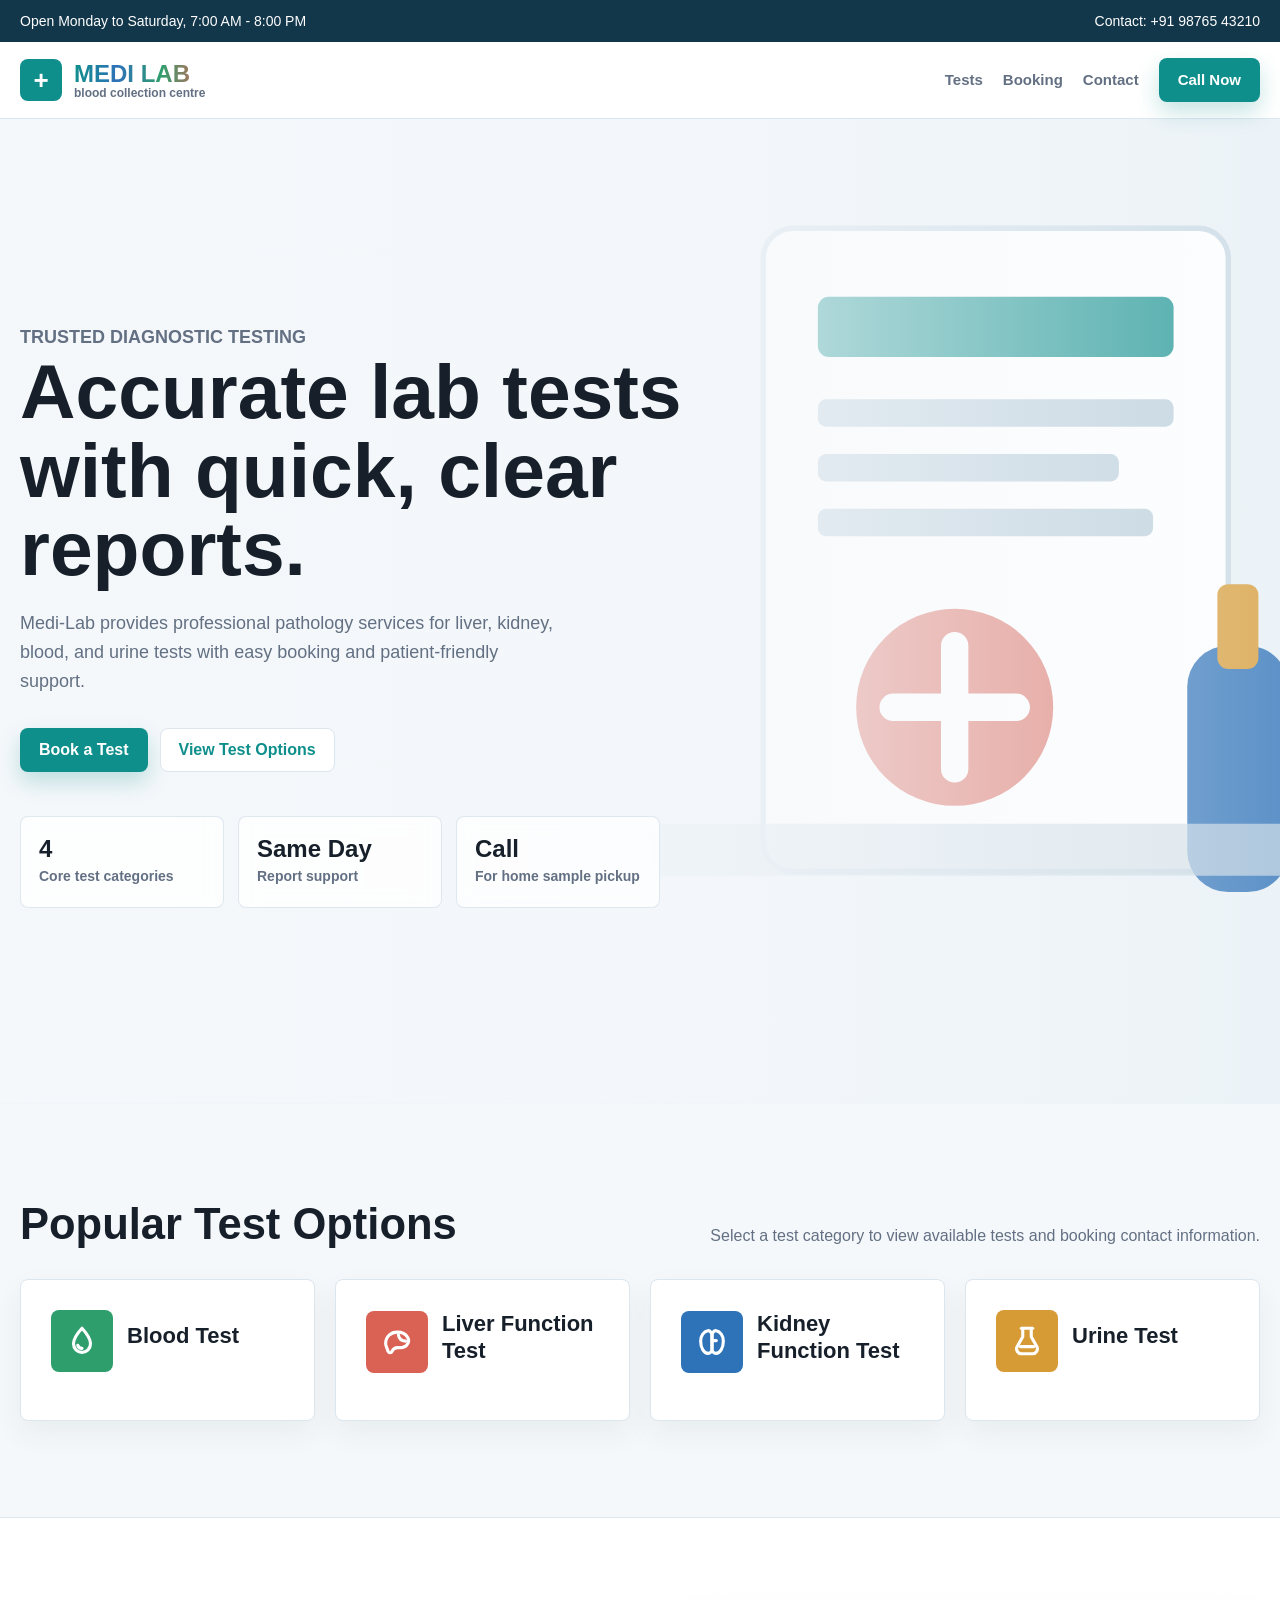
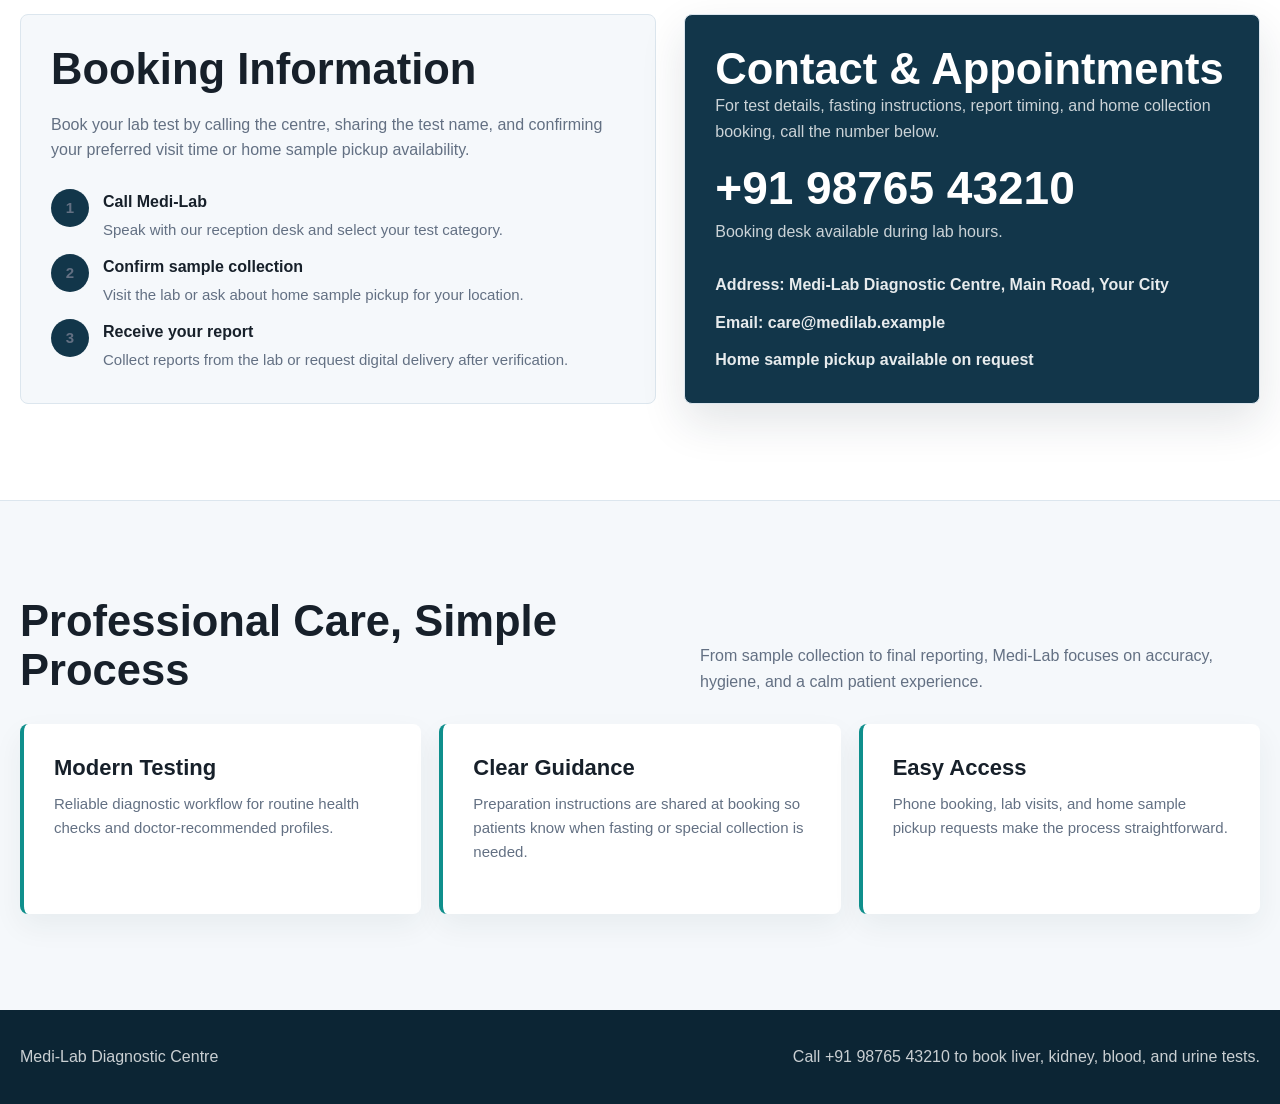
==== index.html @ 8206b1e2 "first commit" ====
<!DOCTYPE html>
<html lang="en">
<head>
  <meta charset="UTF-8">
  <meta name="viewport" content="width=device-width, initial-scale=1.0">
  <title>Medi-Lab Diagnostic Centre</title>
  <link rel="stylesheet" href="assets/styles.css">
</head>
<body>
  <div class="topbar">
    <div class="topbar-inner">
      <span>Open <span data-hours>Monday to Saturday, 7:00 AM - 8:00 PM</span></span>
      <a data-phone-link href="tel:+919876543210">Contact: <span data-phone>+91 98765 43210</span></a>
    </div>
  </div>

  <header class="header">
    <nav class="nav" aria-label="Main navigation">
      <a class="brand" href="index.html" aria-label="Medi-Lab home">
        <span class="brand-mark">+</span>
        <span class="brand-text">
          <span class="brand-name">MEDI LAB</span>
          <span class="brand-subtitle">blood collection centre</span>
        </span>
      </a>
      <div class="nav-links">
        <a href="#tests">Tests</a>
        <a href="#booking">Booking</a>
        <a href="#contact">Contact</a>
        <a class="button" data-phone-link href="tel:+919876543210">Call Now</a>
      </div>
    </nav>
  </header>

  <main>
    <section class="hero" aria-label="Medi-Lab diagnostic homepage">
      <div class="hero-inner">
        <div class="hero-copy">
          <p class="eyebrow">Trusted diagnostic testing</p>
          <h1>Accurate lab tests with quick, clear reports.</h1>
          <p>Medi-Lab provides professional pathology services for liver, kidney, blood, and urine tests with easy booking and patient-friendly support.</p>
          <div class="hero-actions">
            <a class="button" href="#booking">Book a Test</a>
            <a class="button secondary" href="#tests">View Test Options</a>
          </div>
          <div class="hero-stats" aria-label="Lab highlights">
            <div class="stat">
              <strong>4</strong>
              <span>Core test categories</span>
            </div>
            <div class="stat">
              <strong>Same Day</strong>
              <span>Report support</span>
            </div>
            <div class="stat">
              <strong>Call</strong>
              <span>For home sample pickup</span>
            </div>
          </div>
        </div>
      </div>
    </section>

    <section id="tests">
      <div class="section-inner">
        <div class="section-heading">
          <h2>Popular Test Options</h2>
          <p>Select a test category to view available tests and booking contact information.</p>
        </div>
        <div class="test-grid" data-tests-grid></div>
      </div>
    </section>

    <section class="booking-band" id="booking">
      <div class="section-inner booking-layout">
        <div class="booking">
          <h2>Booking Information</h2>
          <p>Book your lab test by calling the centre, sharing the test name, and confirming your preferred visit time or home sample pickup availability.</p>
          <div class="steps">
            <div class="step">
              <span class="step-number">1</span>
              <div>
                <strong>Call Medi-Lab</strong>
                <span>Speak with our reception desk and select your test category.</span>
              </div>
            </div>
            <div class="step">
              <span class="step-number">2</span>
              <div>
                <strong>Confirm sample collection</strong>
                <span>Visit the lab or ask about home sample pickup for your location.</span>
              </div>
            </div>
            <div class="step">
              <span class="step-number">3</span>
              <div>
                <strong>Receive your report</strong>
                <span>Collect reports from the lab or request digital delivery after verification.</span>
              </div>
            </div>
          </div>
        </div>

        <aside class="contact-card" id="contact">
          <h2>Contact & Appointments</h2>
          <p>For test details, fasting instructions, report timing, and home collection booking, call the number below.</p>
          <a class="phone" data-phone data-phone-link href="tel:+919876543210">+91 98765 43210</a>
          <p>Booking desk available during lab hours.</p>
          <ul class="contact-list">
            <li>Address: <span data-address>Medi-Lab Diagnostic Centre, Main Road, Your City</span></li>
            <li>Email: <a data-email-link href="mailto:care@medilab.example"><span data-email>care@medilab.example</span></a></li>
            <li><span data-pickup>Home sample pickup available on request</span></li>
          </ul>
        </aside>
      </div>
    </section>

    <section>
      <div class="section-inner">
        <div class="section-heading">
          <h2>Professional Care, Simple Process</h2>
          <p>From sample collection to final reporting, Medi-Lab focuses on accuracy, hygiene, and a calm patient experience.</p>
        </div>
        <div class="why-grid">
          <div class="why-item">
            <h3>Modern Testing</h3>
            <p>Reliable diagnostic workflow for routine health checks and doctor-recommended profiles.</p>
          </div>
          <div class="why-item">
            <h3>Clear Guidance</h3>
            <p>Preparation instructions are shared at booking so patients know when fasting or special collection is needed.</p>
          </div>
          <div class="why-item">
            <h3>Easy Access</h3>
            <p>Phone booking, lab visits, and home sample pickup requests make the process straightforward.</p>
          </div>
        </div>
      </div>
    </section>
  </main>

  <footer>
    <div class="footer-inner">
      <span data-site-name>Medi-Lab Diagnostic Centre</span>
      <span>Call <span data-phone>+91 98765 43210</span> to book liver, kidney, blood, and urine tests.</span>
    </div>
  </footer>

  <script src="assets/site.js"></script>
</body>
</html>
---- assets/styles.css ----
:root {
  --ink: #17202a;
  --muted: #637083;
  --line: #dce6ee;
  --surface: #ffffff;
  --soft: #f5f8fb;
  --teal: #0f8f8c;
  --green: #2f9e6d;
  --coral: #d96255;
  --amber: #d79b35;
  --blue: #2e72b8;
  --navy: #12364a;
  --shadow: 0 18px 45px rgba(25, 43, 58, 0.12);
}

* {
  box-sizing: border-box;
}

html {
  scroll-behavior: smooth;
}

body {
  margin: 0;
  color: var(--ink);
  font-family: Arial, Helvetica, sans-serif;
  background: var(--soft);
  line-height: 1.6;
}

a {
  color: inherit;
  text-decoration: none;
}

.topbar {
  background: var(--navy);
  color: #fff;
  font-size: 14px;
}

.topbar-inner,
.nav,
.section-inner {
  width: min(1240px, calc(100% - 40px));
  margin: 0 auto;
}

.topbar-inner {
  display: flex;
  justify-content: space-between;
  gap: 16px;
  padding: 10px 0;
  flex-wrap: wrap;
}

.header {
  position: sticky;
  top: 0;
  z-index: 10;
  background: rgba(255, 255, 255, 0.95);
  border-bottom: 1px solid var(--line);
  backdrop-filter: blur(12px);
}

.nav {
  display: flex;
  align-items: center;
  justify-content: space-between;
  gap: 24px;
  padding: 16px 0;
}

.brand {
  display: flex;
  align-items: center;
  gap: 12px;
  font-weight: 800;
}

.brand-mark {
  display: grid;
  place-items: center;
  width: 42px;
  height: 42px;
  color: #fff;
  background: var(--teal);
  border-radius: 8px;
  font-size: 26px;
  font-weight: 700;
}

.brand-text {
  display: grid;
  gap: 1px;
  line-height: 1;
}

.brand-name {
  font-size: 24px;
  font-weight: 900;
  background: linear-gradient(90deg, var(--teal), var(--blue), var(--green), var(--coral));
  -webkit-background-clip: text;
  background-clip: text;
  color: transparent;
  letter-spacing: 0;
}

.brand-subtitle {
  color: var(--muted);
  font-size: 12px;
  font-weight: 800;
  text-transform: lowercase;
}

.nav-links {
  display: flex;
  align-items: center;
  flex-wrap: wrap;
  justify-content: flex-end;
  gap: 20px;
  color: var(--muted);
  font-size: 15px;
  font-weight: 700;
}

.button {
  display: inline-flex;
  align-items: center;
  justify-content: center;
  min-height: 44px;
  padding: 0 18px;
  border-radius: 8px;
  border: 1px solid transparent;
  background: var(--teal);
  color: #fff;
  font-weight: 800;
  white-space: nowrap;
  box-shadow: 0 10px 22px rgba(15, 143, 140, 0.24);
}

.button.secondary {
  background: #fff;
  color: var(--teal);
  border-color: var(--line);
  box-shadow: none;
}

.hero {
  position: relative;
  overflow: hidden;
  background:
    linear-gradient(90deg, rgba(245, 248, 251, 0.98), rgba(245, 248, 251, 0.82) 54%, rgba(245, 248, 251, 0.24)),
    url("data:image/svg+xml,%3Csvg xmlns='http://www.w3.org/2000/svg' width='1200' height='720' viewBox='0 0 1200 720'%3E%3Crect width='1200' height='720' fill='%23e9f1f6'/%3E%3Crect x='690' y='80' width='340' height='470' rx='22' fill='%23ffffff' stroke='%23c7d8e3' stroke-width='4'/%3E%3Crect x='730' y='130' width='260' height='44' rx='8' fill='%230f8f8c'/%3E%3Crect x='730' y='205' width='260' height='20' rx='6' fill='%23b7ccd9'/%3E%3Crect x='730' y='245' width='220' height='20' rx='6' fill='%23b7ccd9'/%3E%3Crect x='730' y='285' width='245' height='20' rx='6' fill='%23b7ccd9'/%3E%3Ccircle cx='830' cy='430' r='72' fill='%23d96255' opacity='.9'/%3E%3Cpath d='M830 385v90M785 430h90' stroke='%23fff' stroke-width='20' stroke-linecap='round'/%3E%3Crect x='1000' y='385' width='74' height='180' rx='30' fill='%232e72b8'/%3E%3Crect x='1022' y='340' width='30' height='62' rx='8' fill='%23d79b35'/%3E%3Crect x='590' y='515' width='540' height='38' rx='19' fill='%23c8d8e2' opacity='.7'/%3E%3C/svg%3E");
  background-size: cover;
  background-position: center;
}

.hero-inner {
  width: min(1240px, calc(100% - 40px));
  min-height: 650px;
  margin: 0 auto;
  display: grid;
  align-items: center;
  padding: 64px 0 78px;
}

.hero-copy {
  max-width: 680px;
}

.eyebrow {
  display: inline-flex;
  margin: 0 0 18px;
  color: var(--teal);
  font-weight: 800;
  text-transform: uppercase;
  font-size: 13px;
}

h1 {
  margin: 0;
  font-size: clamp(42px, 6vw, 82px);
  line-height: 1.02;
}

.hero-copy p {
  max-width: 540px;
  margin: 22px 0 0;
  color: var(--muted);
  font-size: 18px;
}

.hero-actions {
  display: flex;
  gap: 12px;
  flex-wrap: wrap;
  margin-top: 32px;
}

.hero-stats {
  display: grid;
  grid-template-columns: repeat(3, minmax(0, 1fr));
  gap: 14px;
  max-width: 640px;
  margin-top: 44px;
}

.stat {
  padding: 18px;
  border: 1px solid rgba(220, 230, 238, 0.9);
  border-radius: 8px;
  background: rgba(255, 255, 255, 0.76);
  backdrop-filter: blur(8px);
}

.stat strong {
  display: block;
  font-size: 24px;
  line-height: 1.2;
}

.stat span,
.meta {
  color: var(--muted);
  font-size: 14px;
  font-weight: 700;
}

section {
  padding: 78px 0;
}

.page-hero {
  padding: 78px 0;
  background: #fff;
  border-bottom: 1px solid var(--line);
}

.page-hero-grid {
  display: grid;
  grid-template-columns: 1.1fr 0.9fr;
  gap: 36px;
  align-items: center;
}

.section-heading {
  display: flex;
  align-items: end;
  justify-content: space-between;
  gap: 24px;
  margin-bottom: 30px;
}

h2 {
  margin: 0;
  font-size: clamp(30px, 3.4vw, 52px);
  line-height: 1.12;
}

h3 {
  margin: 0 0 10px;
  font-size: 22px;
  line-height: 1.25;
}

.section-heading p,
.booking p,
.contact-card p,
.page-hero p {
  margin: 0;
  color: var(--muted);
  max-width: 560px;
}

.test-grid {
  display: grid;
  grid-template-columns: repeat(4, minmax(0, 1fr));
  gap: 20px;
}

.test-card-link {
  display: block;
  color: inherit;
  height: 100%;
}

.test-card-link:focus-visible {
  outline: 3px solid rgba(15, 143, 140, 0.35);
  outline-offset: 4px;
  border-radius: 8px;
}

.test-card-link:hover .test-card {
  transform: translateY(-4px);
  border-color: rgba(15, 143, 140, 0.45);
  box-shadow: 0 18px 40px rgba(25, 43, 58, 0.12);
}

.test-card,
.info-card {
  padding: 24px;
  border-radius: 8px;
  background: var(--surface);
  border: 1px solid var(--line);
  box-shadow: 0 12px 30px rgba(25, 43, 58, 0.06);
}

.test-card {
  min-height: 142px;
  transition: transform 180ms ease, border-color 180ms ease, box-shadow 180ms ease;
}

.test-title {
  display: flex;
  align-items: center;
  gap: 14px;
  margin-bottom: 0;
}

.test-title .test-icon {
  flex: 0 0 auto;
  margin-bottom: 0;
}

.test-icon {
  display: grid;
  place-items: center;
  width: 54px;
  height: 54px;
  border-radius: 8px;
  margin-bottom: 22px;
  color: #fff;
  font-size: 29px;
  font-weight: 900;
}

.test-icon svg {
  width: 30px;
  height: 30px;
  stroke: currentColor;
  stroke-width: 2.2;
  fill: none;
  stroke-linecap: round;
  stroke-linejoin: round;
}

.liver {
  background: var(--coral);
}

.kidney {
  background: var(--blue);
}

.blood {
  background: var(--green);
}

.urine {
  background: var(--amber);
}

.test-card p,
.info-card p,
.why-item p {
  margin: 0 0 20px;
  color: var(--muted);
  font-size: 15px;
}

.clean-list {
  margin: 0;
  padding: 0;
  list-style: none;
  color: #3d4a5c;
  font-size: 14px;
  font-weight: 700;
}

.clean-list li + li {
  margin-top: 8px;
}

.split-grid {
  display: grid;
  grid-template-columns: repeat(2, minmax(0, 1fr));
  gap: 18px;
}

.package-grid {
  display: grid;
  grid-template-columns: repeat(3, minmax(0, 1fr));
  gap: 20px;
}

.package-card {
  padding: 24px;
  border-radius: 8px;
  background: #fff;
  border: 1px solid var(--line);
  box-shadow: 0 12px 30px rgba(25, 43, 58, 0.06);
}

.package-count {
  display: inline-flex;
  margin-bottom: 12px;
  color: var(--teal);
  font-size: 14px;
  font-weight: 900;
}

.booking-band {
  background: #fff;
  border-top: 1px solid var(--line);
  border-bottom: 1px solid var(--line);
}

.booking-layout {
  display: grid;
  grid-template-columns: 1.05fr 0.95fr;
  gap: 28px;
  align-items: stretch;
}

.booking,
.contact-card {
  padding: 34px;
  border-radius: 8px;
  background: var(--soft);
  border: 1px solid var(--line);
}

.booking {
  display: grid;
  align-content: center;
  gap: 18px;
}

.steps {
  display: grid;
  gap: 12px;
  margin-top: 8px;
}

.step {
  display: grid;
  grid-template-columns: 38px 1fr;
  gap: 14px;
  align-items: start;
}

.step-number {
  display: grid;
  place-items: center;
  width: 38px;
  height: 38px;
  border-radius: 50%;
  background: var(--navy);
  color: #fff;
  font-weight: 800;
}

.step strong {
  display: block;
  margin-bottom: 2px;
}

.step span {
  color: var(--muted);
  font-size: 15px;
}

.contact-card {
  background: var(--navy);
  color: #fff;
  box-shadow: var(--shadow);
}

.contact-card p {
  color: rgba(255, 255, 255, 0.78);
}

.phone {
  display: block;
  margin: 20px 0 8px;
  font-size: clamp(30px, 5vw, 46px);
  line-height: 1;
  font-weight: 900;
}

.contact-list {
  display: grid;
  gap: 12px;
  margin: 28px 0 0;
  padding: 0;
  list-style: none;
  color: rgba(255, 255, 255, 0.9);
  font-weight: 700;
}

.contact-panel {
  margin-top: 18px;
}

.why-grid {
  display: grid;
  grid-template-columns: repeat(3, minmax(0, 1fr));
  gap: 18px;
}

.why-item {
  padding: 24px;
  border-left: 4px solid var(--teal);
  background: #fff;
  border-radius: 8px;
  box-shadow: 0 12px 30px rgba(25, 43, 58, 0.06);
}

.test-detail-panel {
  padding: 28px;
  border-radius: 8px;
  color: #fff;
  background: var(--navy);
  box-shadow: var(--shadow);
}

.test-detail-panel h2 {
  font-size: 30px;
}

.test-detail-panel p {
  color: rgba(255, 255, 255, 0.78);
}

.test-detail-panel .clean-list {
  color: rgba(255, 255, 255, 0.9);
  margin-top: 18px;
}

footer {
  background: #0c2534;
  color: #fff;
  padding: 34px 0;
}

.footer-inner {
  width: min(1240px, calc(100% - 40px));
  margin: 0 auto;
  display: flex;
  justify-content: space-between;
  gap: 18px;
  flex-wrap: wrap;
  color: rgba(255, 255, 255, 0.78);
}

@media (min-width: 1280px) {
  section {
    padding: 96px 0;
  }

  .page-hero {
    padding: 96px 0;
  }

  .hero-inner {
    min-height: 720px;
    padding: 86px 0 100px;
  }

  .test-card,
  .package-card,
  .why-item,
  .booking,
  .contact-card {
    padding: 30px;
  }

  .test-icon {
    width: 62px;
    height: 62px;
  }

  .test-icon svg {
    width: 34px;
    height: 34px;
  }

  .clean-list {
    font-size: 15px;
  }
}

@media (max-width: 920px) {
  .topbar-inner,
  .nav,
  .section-inner,
  .hero-inner,
  .footer-inner {
    width: min(100% - 32px, 760px);
  }

  .nav {
    align-items: flex-start;
    flex-direction: column;
    gap: 14px;
  }

  .nav-links {
    width: 100%;
    justify-content: flex-start;
    overflow-x: visible;
    padding-bottom: 2px;
  }

  .hero-inner {
    min-height: auto;
  }

  .test-grid,
  .why-grid,
  .package-grid,
  .page-hero-grid {
    grid-template-columns: repeat(2, minmax(0, 1fr));
  }

  .booking-layout,
  .split-grid {
    grid-template-columns: 1fr;
  }
}

@media (max-width: 620px) {
  .topbar {
    font-size: 13px;
  }

  .topbar-inner,
  .section-heading {
    display: grid;
  }

  .nav {
    padding: 14px 0;
  }

  .brand-mark {
    width: 38px;
    height: 38px;
    font-size: 24px;
  }

  .brand-name {
    font-size: 21px;
  }

  .brand-subtitle {
    font-size: 11px;
  }

  .nav-links {
    display: grid;
    grid-template-columns: repeat(3, 1fr);
    gap: 10px;
    font-size: 14px;
  }

  .nav-links a {
    display: inline-flex;
    align-items: center;
    justify-content: center;
    min-height: 40px;
    padding: 0 10px;
    border: 1px solid var(--line);
    border-radius: 8px;
    background: #fff;
  }

  .nav-links .button {
    grid-column: 1 / -1;
    min-height: 46px;
    background: var(--teal);
    color: #fff;
    border-color: var(--teal);
    box-shadow: 0 10px 22px rgba(15, 143, 140, 0.24);
  }

  .hero-inner,
  section,
  .page-hero {
    padding: 48px 0;
  }

  .hero {
    background:
      linear-gradient(180deg, rgba(245, 248, 251, 0.98), rgba(245, 248, 251, 0.9)),
      url("data:image/svg+xml,%3Csvg xmlns='http://www.w3.org/2000/svg' width='1200' height='720' viewBox='0 0 1200 720'%3E%3Crect width='1200' height='720' fill='%23e9f1f6'/%3E%3Crect x='690' y='80' width='340' height='470' rx='22' fill='%23ffffff' stroke='%23c7d8e3' stroke-width='4'/%3E%3Crect x='730' y='130' width='260' height='44' rx='8' fill='%230f8f8c'/%3E%3Crect x='730' y='205' width='260' height='20' rx='6' fill='%23b7ccd9'/%3E%3Crect x='730' y='245' width='220' height='20' rx='6' fill='%23b7ccd9'/%3E%3Crect x='730' y='285' width='245' height='20' rx='6' fill='%23b7ccd9'/%3E%3Ccircle cx='830' cy='430' r='72' fill='%23d96255' opacity='.9'/%3E%3Cpath d='M830 385v90M785 430h90' stroke='%23fff' stroke-width='20' stroke-linecap='round'/%3E%3Crect x='1000' y='385' width='74' height='180' rx='30' fill='%232e72b8'/%3E%3Crect x='1022' y='340' width='30' height='62' rx='8' fill='%23d79b35'/%3E%3Crect x='590' y='515' width='540' height='38' rx='19' fill='%23c8d8e2' opacity='.7'/%3E%3C/svg%3E");
    background-size: cover;
    background-position: center;
  }

  h1 {
    font-size: clamp(36px, 12vw, 48px);
  }

  h2 {
    font-size: clamp(27px, 9vw, 36px);
  }

  h3 {
    font-size: 20px;
  }

  .hero-copy p {
    font-size: 16px;
  }

  .hero-actions,
  .button {
    width: 100%;
  }

  .hero-stats,
  .test-grid,
  .why-grid,
  .package-grid,
  .page-hero-grid {
    grid-template-columns: 1fr;
  }

  .booking,
  .contact-card,
  .package-card,
  .test-card,
  .why-item,
  .info-card {
    padding: 24px;
  }

  .test-card {
    min-height: 104px;
  }

  .test-title {
    gap: 12px;
  }

  .test-icon {
    width: 50px;
    height: 50px;
  }

  .phone {
    font-size: clamp(28px, 10vw, 38px);
    overflow-wrap: anywhere;
  }

  .footer-inner {
    display: grid;
  }
}

@media (max-width: 380px) {
  .topbar-inner,
  .nav,
  .section-inner,
  .hero-inner,
  .footer-inner {
    width: calc(100% - 24px);
  }

  .nav-links {
    grid-template-columns: 1fr;
  }

  .brand-name {
    font-size: 19px;
  }

  .brand-subtitle {
    font-size: 10px;
  }
}
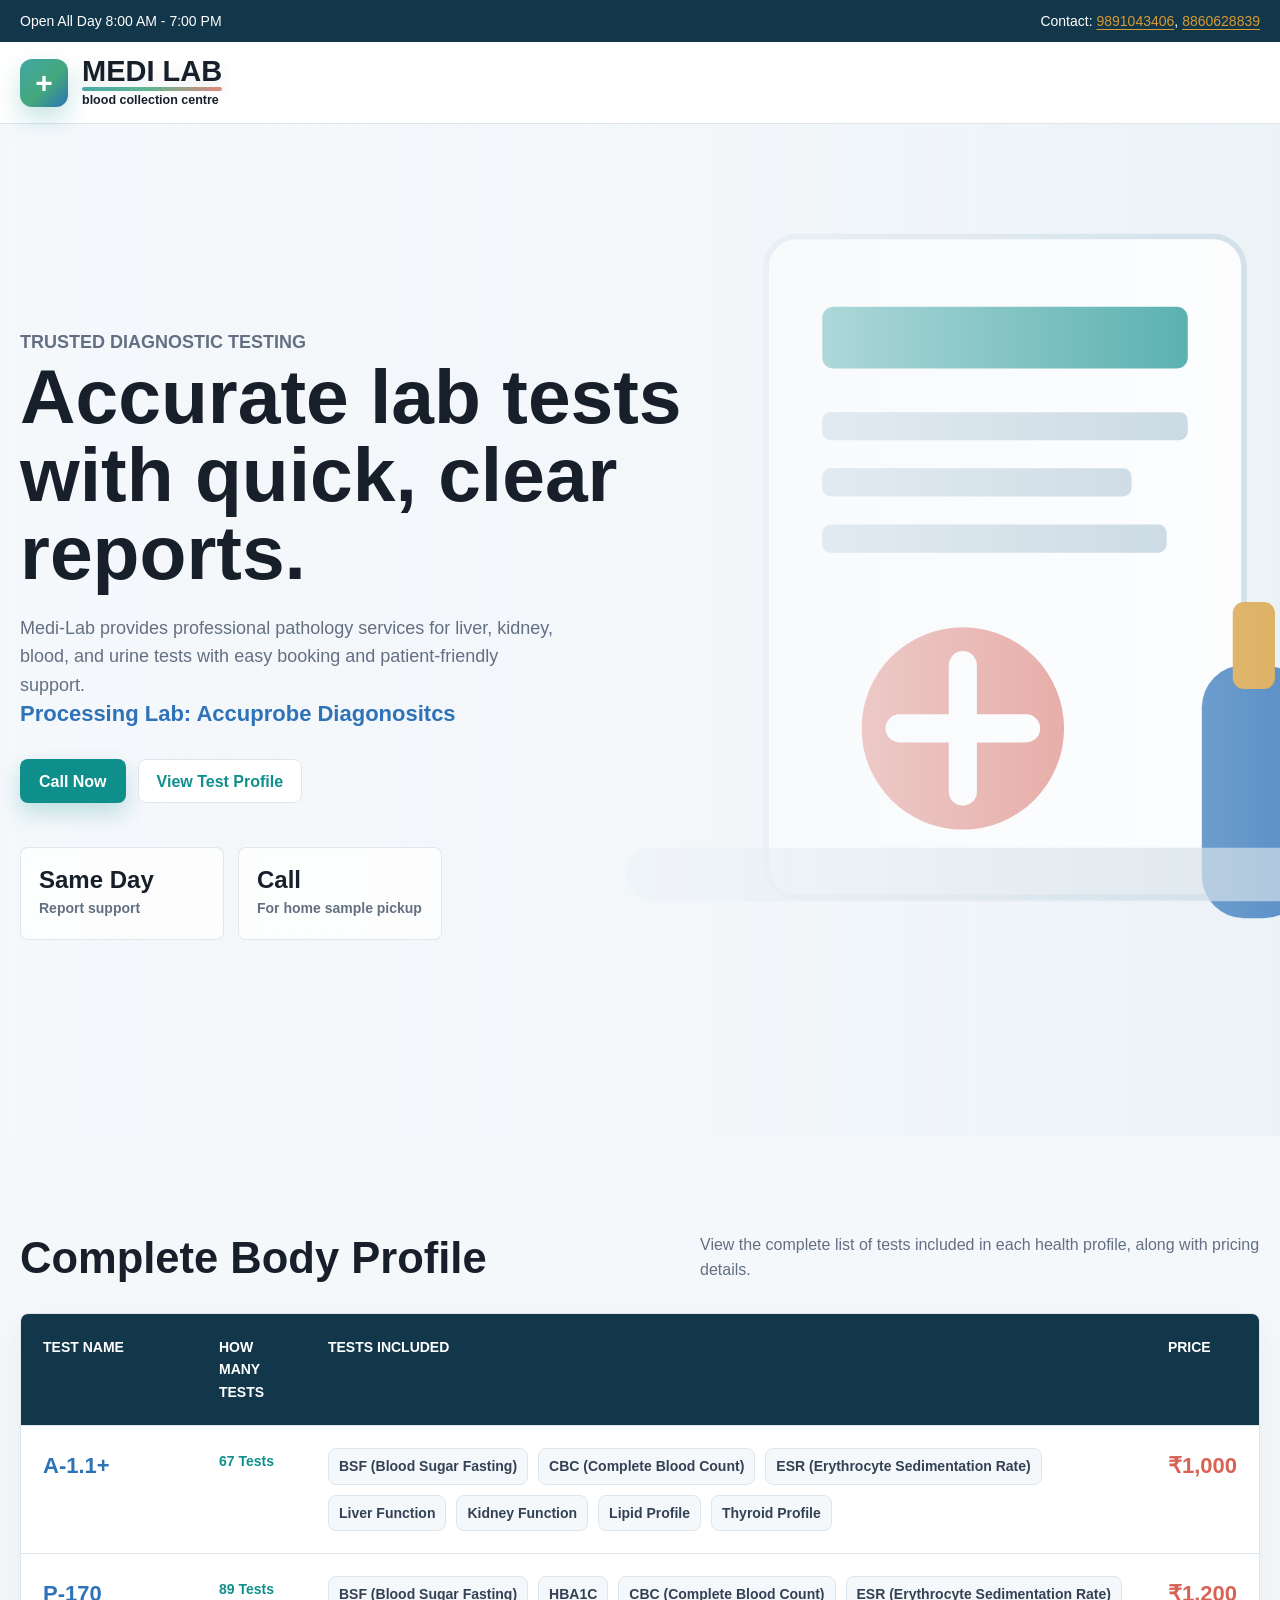
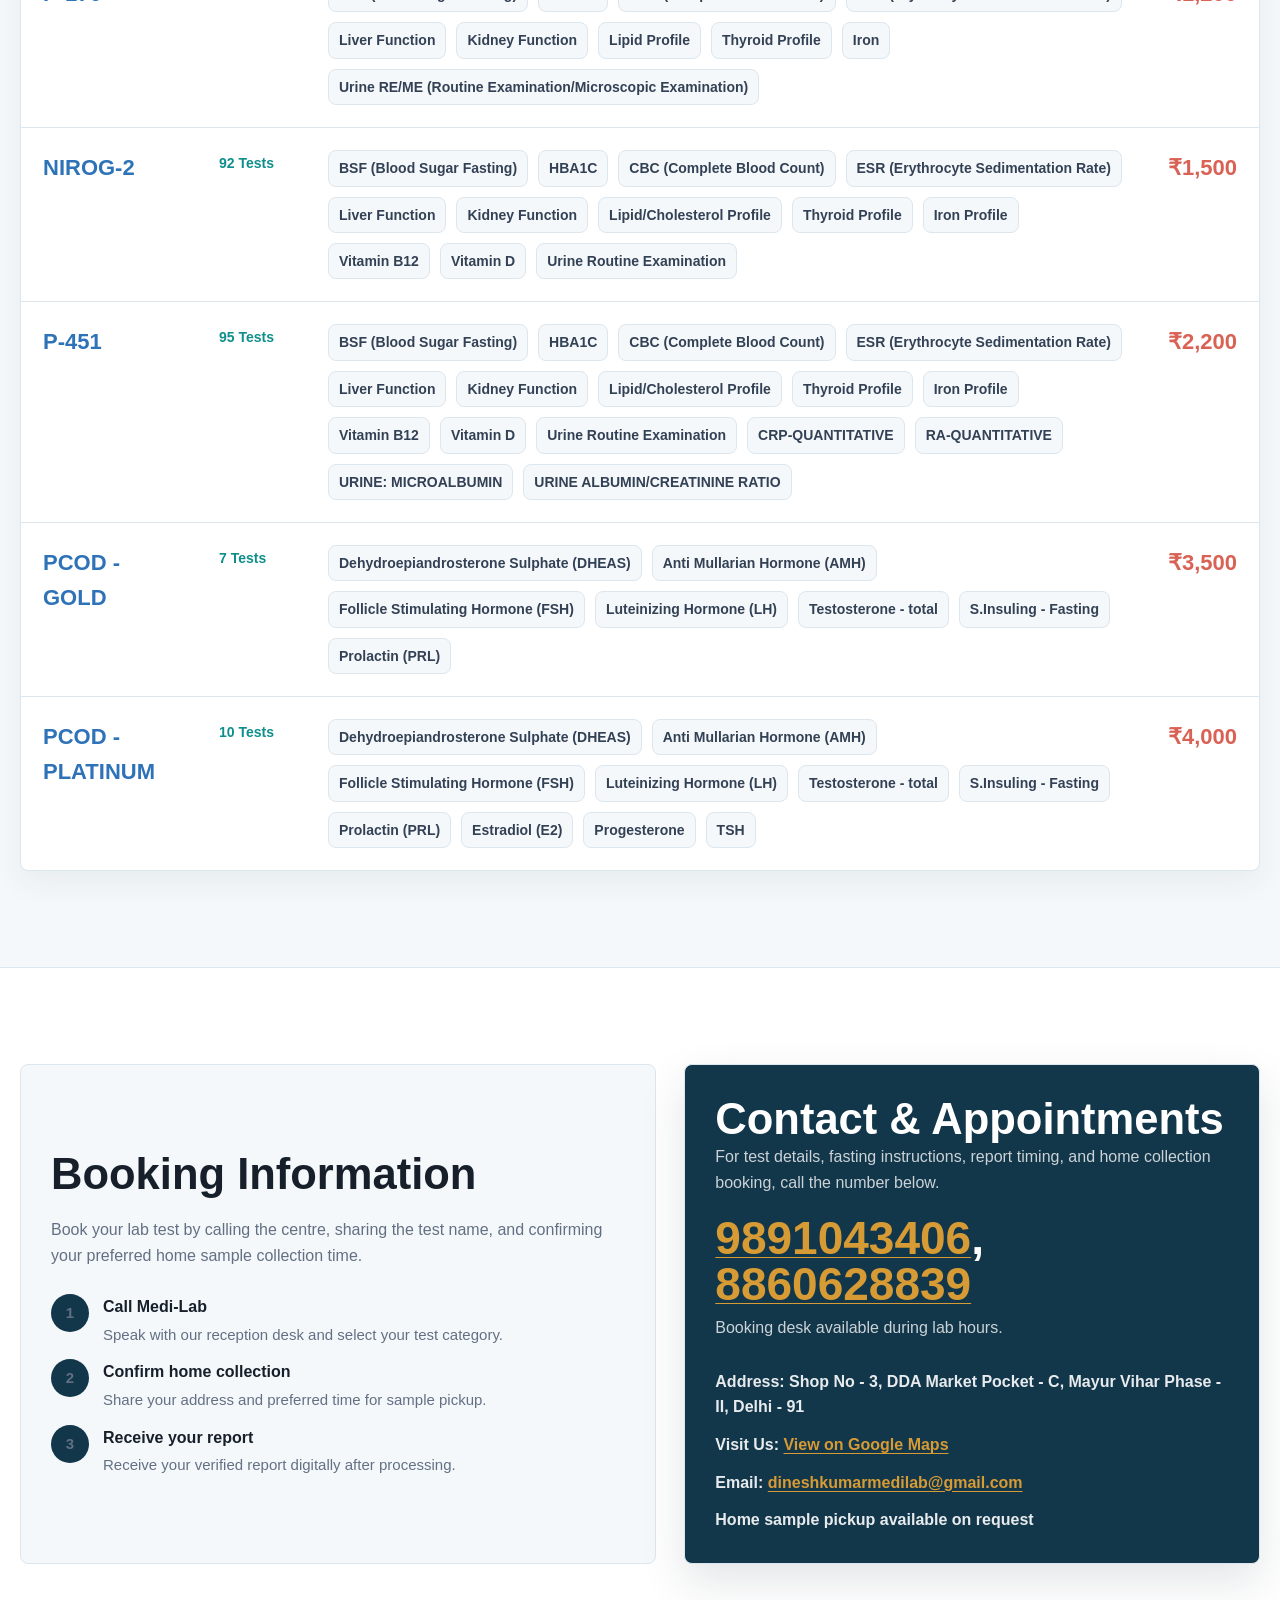
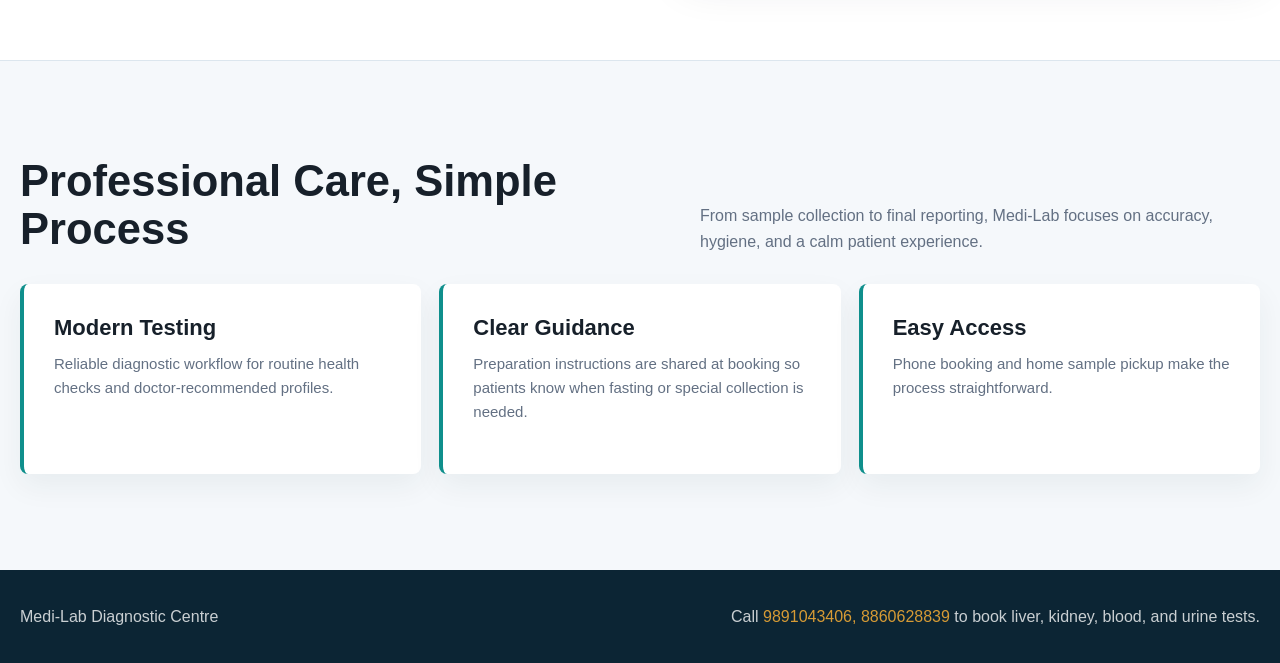
==== commit 08899800: "last working code" ====
--- a/index.html
+++ b/index.html
@@ -1,19 +1,21 @@
 <!DOCTYPE html>
 <html lang="en">
+
 <head>
   <meta charset="UTF-8">
   <meta name="viewport" content="width=device-width, initial-scale=1.0">
   <title>Medi-Lab Diagnostic Centre</title>
   <link rel="stylesheet" href="assets/styles.css">
 </head>
+
 <body>
   <div class="topbar">
     <div class="topbar-inner">
-      <span>Open <span data-hours>Monday to Saturday, 7:00 AM - 8:00 PM</span></span>
-      <a data-phone-link href="tel:+919876543210">Contact: <span data-phone>+91 98765 43210</span></a>
+      <span>Open All Day 8:00 AM - 7:00 PM</span>
+      <span class="phone-links">Contact: <a href="tel:+919891043406">9891043406</a>, <a
+          href="tel:+918860628839">8860628839</a></span>
     </div>
   </div>
-
   <header class="header">
     <nav class="nav" aria-label="Main navigation">
       <a class="brand" href="index.html" aria-label="Medi-Lab home">
@@ -23,12 +25,6 @@
           <span class="brand-subtitle">blood collection centre</span>
         </span>
       </a>
-      <div class="nav-links">
-        <a href="#tests">Tests</a>
-        <a href="#booking">Booking</a>
-        <a href="#contact">Contact</a>
-        <a class="button" data-phone-link href="tel:+919876543210">Call Now</a>
-      </div>
     </nav>
   </header>
 
@@ -38,16 +34,15 @@
         <div class="hero-copy">
           <p class="eyebrow">Trusted diagnostic testing</p>
           <h1>Accurate lab tests with quick, clear reports.</h1>
-          <p>Medi-Lab provides professional pathology services for liver, kidney, blood, and urine tests with easy booking and patient-friendly support.</p>
+          <p>Medi-Lab provides professional pathology services for liver, kidney, blood, and urine tests with easy
+            booking and patient-friendly support. <br>
+          <h3 style="color: var(--blue);">Processing Lab: Accuprobe Diagonositcs</h3>
+          </p>
           <div class="hero-actions">
-            <a class="button" href="#booking">Book a Test</a>
-            <a class="button secondary" href="#tests">View Test Options</a>
+            <a class="button" data-phone-link href="tel:+918860628839">Call Now</a>
+            <a class="button secondary" href="#tests">View Test Profile</a>
           </div>
           <div class="hero-stats" aria-label="Lab highlights">
-            <div class="stat">
-              <strong>4</strong>
-              <span>Core test categories</span>
-            </div>
             <div class="stat">
               <strong>Same Day</strong>
               <span>Report support</span>
@@ -64,10 +59,140 @@
     <section id="tests">
       <div class="section-inner">
         <div class="section-heading">
-          <h2>Popular Test Options</h2>
-          <p>Select a test category to view available tests and booking contact information.</p>
-        </div>
-        <div class="test-grid" data-tests-grid></div>
+          <h2>Complete Body Profile</h2>
+          <p>View the complete list of tests included in each health profile, along with pricing details.</p>
+        </div>
+        <div class="profile-table-wrap">
+          <table class="profile-table" data-profile-table>
+            <thead>
+              <tr>
+                <th>Test Name</th>
+                <th>How Many Tests</th>
+                <th>Tests Included</th>
+                <th>Price</th>
+              </tr>
+            </thead>
+            <tbody>
+              <tr>
+                <td data-label="Test Name"><span class="profile-name">A-1.1+</span></td>
+                <td data-label="How Many Tests"><span class="package-count">67 Tests</span></td>
+                <td data-label="Tests Included">
+                  <ul class="table-test-list">
+                    <li><span class="table-test-item">BSF (Blood Sugar Fasting)</span></li>
+                    <li><span class="table-test-item">CBC (Complete Blood Count)</span></li>
+                    <li><span class="table-test-item">ESR (Erythrocyte Sedimentation Rate)</span></li>
+                    <li><span class="table-test-item">Liver Function</span></li>
+                    <li><span class="table-test-item">Kidney Function</span></li>
+                    <li><span class="table-test-item">Lipid Profile</span></li>
+                    <li><span class="table-test-item">Thyroid Profile</span></li>
+                  </ul>
+                </td>
+                <td data-label="Price"><span class="profile-price">₹1,000</span></td>
+              </tr>
+              <tr>
+                <td data-label="Test Name"><span class="profile-name">P-170</span></td>
+                <td data-label="How Many Tests"><span class="package-count">89 Tests</span></td>
+                <td data-label="Tests Included">
+                  <ul class="table-test-list">
+                    <li><span class="table-test-item">BSF (Blood Sugar Fasting)</span></li>
+                    <li><span class="table-test-item">HBA1C</span></li>
+                    <li><span class="table-test-item">CBC (Complete Blood Count)</span></li>
+                    <li><span class="table-test-item">ESR (Erythrocyte Sedimentation Rate)</span></li>
+                    <li><span class="table-test-item">Liver Function</span></li>
+                    <li><span class="table-test-item">Kidney Function</span></li>
+                    <li><span class="table-test-item">Lipid Profile</span></li>
+                    <li><span class="table-test-item">Thyroid Profile</span></li>
+                    <li><span class="table-test-item">Iron</span></li>
+                    <li><span class="table-test-item">Urine RE/ME (Routine Examination/Microscopic Examination)</span>
+                    </li>
+                  </ul>
+                </td>
+                <td data-label="Price"><span class="profile-price">₹1,200</span></td>
+              </tr>
+              <tr>
+                <td data-label="Test Name"><span class="profile-name">NIROG-2</span></td>
+                <td data-label="How Many Tests"><span class="package-count">92 Tests</span></td>
+                <td data-label="Tests Included">
+                  <ul class="table-test-list">
+                    <li><span class="table-test-item">BSF (Blood Sugar Fasting)</span></li>
+                    <li><span class="table-test-item">HBA1C</span></li>
+                    <li><span class="table-test-item">CBC (Complete Blood Count)</span></li>
+                    <li><span class="table-test-item">ESR (Erythrocyte Sedimentation Rate)</span></li>
+                    <li><span class="table-test-item">Liver Function</span></li>
+                    <li><span class="table-test-item">Kidney Function</span></li>
+                    <li><span class="table-test-item">Lipid/Cholesterol Profile</span></li>
+                    <li><span class="table-test-item">Thyroid Profile</span></li>
+                    <li><span class="table-test-item">Iron Profile</span></li>
+                    <li><span class="table-test-item">Vitamin B12</span></li>
+                    <li><span class="table-test-item">Vitamin D</span></li>
+                    <li><span class="table-test-item">Urine Routine Examination</span></li>
+                  </ul>
+                </td>
+                <td data-label="Price"><span class="profile-price">₹1,500</span></td>
+              </tr>
+              <tr>
+                <td data-label="Test Name"><span class="profile-name">P-451</span></td>
+                <td data-label="How Many Tests"><span class="package-count">95 Tests</span></td>
+                <td data-label="Tests Included">
+                  <ul class="table-test-list">
+                    <li><span class="table-test-item">BSF (Blood Sugar Fasting)</span></li>
+                    <li><span class="table-test-item">HBA1C</span></li>
+                    <li><span class="table-test-item">CBC (Complete Blood Count)</span></li>
+                    <li><span class="table-test-item">ESR (Erythrocyte Sedimentation Rate)</span></li>
+                    <li><span class="table-test-item">Liver Function</span></li>
+                    <li><span class="table-test-item">Kidney Function</span></li>
+                    <li><span class="table-test-item">Lipid/Cholesterol Profile</span></li>
+                    <li><span class="table-test-item">Thyroid Profile</span></li>
+                    <li><span class="table-test-item">Iron Profile</span></li>
+                    <li><span class="table-test-item">Vitamin B12</span></li>
+                    <li><span class="table-test-item">Vitamin D</span></li>
+                    <li><span class="table-test-item">Urine Routine Examination</span></li>
+                    <li><span class="table-test-item">CRP-QUANTITATIVE</span></li>
+                    <li><span class="table-test-item">RA-QUANTITATIVE</span></li>
+                    <li><span class="table-test-item">URINE: MICROALBUMIN</span></li>
+                    <li><span class="table-test-item">URINE ALBUMIN/CREATININE RATIO</span></li>
+                  </ul>
+                </td>
+                <td data-label="Price"><span class="profile-price">₹2,200</span></td>
+              </tr>
+              <tr>
+                <td data-label="Test Name"><span class="profile-name">PCOD - GOLD</span></td>
+                <td data-label="How Many Tests"><span class="package-count">7 Tests</span></td>
+                <td data-label="Tests Included">
+                  <ul class="table-test-list">
+                    <li><span class="table-test-item">Dehydroepiandrosterone Sulphate (DHEAS)</span></li>
+                    <li><span class="table-test-item">Anti Mullarian Hormone (AMH)</span></li>
+                    <li><span class="table-test-item">Follicle Stimulating Hormone (FSH)</span></li>
+                    <li><span class="table-test-item">Luteinizing Hormone (LH)</span></li>
+                    <li><span class="table-test-item">Testosterone - total</span></li>
+                    <li><span class="table-test-item">S.Insuling - Fasting</span></li>
+                    <li><span class="table-test-item">Prolactin (PRL)</span></li>
+                  </ul>
+                </td>
+                <td data-label="Price"><span class="profile-price">₹3,500</span></td>
+              </tr>
+              <tr>
+                <td data-label="Test Name"><span class="profile-name">PCOD - PLATINUM</span></td>
+                <td data-label="How Many Tests"><span class="package-count">10 Tests</span></td>
+                <td data-label="Tests Included">
+                  <ul class="table-test-list">
+                    <li><span class="table-test-item">Dehydroepiandrosterone Sulphate (DHEAS)</span></li>
+                    <li><span class="table-test-item">Anti Mullarian Hormone (AMH)</span></li>
+                    <li><span class="table-test-item">Follicle Stimulating Hormone (FSH)</span></li>
+                    <li><span class="table-test-item">Luteinizing Hormone (LH)</span></li>
+                    <li><span class="table-test-item">Testosterone - total</span></li>
+                    <li><span class="table-test-item">S.Insuling - Fasting</span></li>
+                    <li><span class="table-test-item">Prolactin (PRL)</span></li>
+                    <li><span class="table-test-item">Estradiol (E2)</span></li>
+                    <li><span class="table-test-item">Progesterone</span></li>
+                    <li><span class="table-test-item">TSH</span></li>
+                  </ul>
+                </td>
+                <td data-label="Price"><span class="profile-price">₹4,000</span></td>
+              </tr>
+            </tbody>
+          </table>
+        </div>
       </div>
     </section>
 
@@ -75,7 +200,8 @@
       <div class="section-inner booking-layout">
         <div class="booking">
           <h2>Booking Information</h2>
-          <p>Book your lab test by calling the centre, sharing the test name, and confirming your preferred visit time or home sample pickup availability.</p>
+          <p>Book your lab test by calling the centre, sharing the test name, and confirming your preferred home sample
+            collection time.</p>
           <div class="steps">
             <div class="step">
               <span class="step-number">1</span>
@@ -87,15 +213,15 @@
             <div class="step">
               <span class="step-number">2</span>
               <div>
-                <strong>Confirm sample collection</strong>
-                <span>Visit the lab or ask about home sample pickup for your location.</span>
+                <strong>Confirm home collection</strong>
+                <span>Share your address and preferred time for sample pickup.</span>
               </div>
             </div>
             <div class="step">
               <span class="step-number">3</span>
               <div>
                 <strong>Receive your report</strong>
-                <span>Collect reports from the lab or request digital delivery after verification.</span>
+                <span>Receive your verified report digitally after processing.</span>
               </div>
             </div>
           </div>
@@ -103,12 +229,18 @@
 
         <aside class="contact-card" id="contact">
           <h2>Contact & Appointments</h2>
-          <p>For test details, fasting instructions, report timing, and home collection booking, call the number below.</p>
-          <a class="phone" data-phone data-phone-link href="tel:+919876543210">+91 98765 43210</a>
+          <p>For test details, fasting instructions, report timing, and home collection booking, call the number below.
+          </p>
+          <div class="phone phone-links"><a href="tel:+919891043406">9891043406</a>, <a
+              href="tel:+918860628839">8860628839</a></div>
           <p>Booking desk available during lab hours.</p>
           <ul class="contact-list">
-            <li>Address: <span data-address>Medi-Lab Diagnostic Centre, Main Road, Your City</span></li>
-            <li>Email: <a data-email-link href="mailto:care@medilab.example"><span data-email>care@medilab.example</span></a></li>
+            <li>Address: <span data-address>Shop No - 3, DDA Market Pocket - C, Mayur Vihar Phase - II, Delhi -
+                91</span></li>
+            <li>Visit Us: <a href="https://maps.app.goo.gl/Qz8t99A7CX7D4iwv5" target="_blank"
+                rel="noopener noreferrer">View on Google Maps</a></li>
+            <li>Email: <a data-email-link href="mailto:dineshkumarmedilab@gmail.com"><span
+                  data-email>dineshkumarmedilab@gmail.com</span></a></li>
             <li><span data-pickup>Home sample pickup available on request</span></li>
           </ul>
         </aside>
@@ -119,7 +251,8 @@
       <div class="section-inner">
         <div class="section-heading">
           <h2>Professional Care, Simple Process</h2>
-          <p>From sample collection to final reporting, Medi-Lab focuses on accuracy, hygiene, and a calm patient experience.</p>
+          <p>From sample collection to final reporting, Medi-Lab focuses on accuracy, hygiene, and a calm patient
+            experience.</p>
         </div>
         <div class="why-grid">
           <div class="why-item">
@@ -128,11 +261,12 @@
           </div>
           <div class="why-item">
             <h3>Clear Guidance</h3>
-            <p>Preparation instructions are shared at booking so patients know when fasting or special collection is needed.</p>
+            <p>Preparation instructions are shared at booking so patients know when fasting or special collection is
+              needed.</p>
           </div>
           <div class="why-item">
             <h3>Easy Access</h3>
-            <p>Phone booking, lab visits, and home sample pickup requests make the process straightforward.</p>
+            <p>Phone booking and home sample pickup make the process straightforward.</p>
           </div>
         </div>
       </div>
@@ -142,10 +276,11 @@
   <footer>
     <div class="footer-inner">
       <span data-site-name>Medi-Lab Diagnostic Centre</span>
-      <span>Call <span data-phone>+91 98765 43210</span> to book liver, kidney, blood, and urine tests.</span>
+      <span>Call <span data-phone>9891043406, 8860628839</span> to book liver, kidney, blood, and urine tests.</span>
     </div>
   </footer>
 
   <script src="assets/site.js"></script>
 </body>
-</html>
+
+</html>
--- a/assets/styles.css
+++ b/assets/styles.css
@@ -75,43 +75,73 @@
 .brand {
   display: flex;
   align-items: center;
-  gap: 12px;
+  gap: 14px;
   font-weight: 800;
 }
 
 .brand-mark {
   display: grid;
   place-items: center;
-  width: 42px;
-  height: 42px;
-  color: #fff;
-  background: var(--teal);
-  border-radius: 8px;
-  font-size: 26px;
-  font-weight: 700;
+  width: 48px;
+  height: 48px;
+  color: #fff;
+  background:
+    linear-gradient(135deg, rgba(255, 255, 255, 0.22), rgba(255, 255, 255, 0)),
+    linear-gradient(135deg, var(--teal), var(--green) 55%, var(--blue));
+  border-radius: 12px;
+  font-size: 30px;
+  font-weight: 900;
+  box-shadow: 0 12px 24px rgba(15, 143, 140, 0.24);
 }
 
 .brand-text {
   display: grid;
-  gap: 1px;
-  line-height: 1;
+  gap: 4px;
+  line-height: 0.95;
 }
 
 .brand-name {
-  font-size: 24px;
+  position: relative;
+  display: inline-flex;
+  align-items: center;
+  width: fit-content;
+  font-family: "Trebuchet MS", "Arial Black", Arial, Helvetica, sans-serif;
+  font-size: 29px;
   font-weight: 900;
-  background: linear-gradient(90deg, var(--teal), var(--blue), var(--green), var(--coral));
-  -webkit-background-clip: text;
-  background-clip: text;
-  color: transparent;
   letter-spacing: 0;
+  text-shadow: 0 8px 18px rgba(18, 54, 74, 0.12);
+}
+
+.brand-medi {
+  color: var(--blue);
+}
+
+.brand-dash {
+  color: var(--teal);
+  margin: 0 5px;
+}
+
+.brand-lab {
+  color: var(--green);
+}
+
+.brand-name::after {
+  content: "";
+  position: absolute;
+  left: 0;
+  right: 0;
+  bottom: -5px;
+  height: 4px;
+  border-radius: 999px;
+  background: linear-gradient(90deg, var(--teal), var(--green), var(--coral));
+  opacity: 0.75;
 }
 
 .brand-subtitle {
-  color: var(--muted);
-  font-size: 12px;
-  font-weight: 800;
-  text-transform: lowercase;
+  color: var(--ink);
+  font-size: 12.5px;
+  font-weight: 900;
+  padding-top: 5px;
 }
 
 .nav-links {
@@ -411,6 +441,84 @@
   font-weight: 900;
 }
 
+.profile-table .package-count {
+  margin-bottom: 0;
+}
+
+.profile-table-wrap {
+  overflow-x: auto;
+  border: 1px solid var(--line);
+  border-radius: 8px;
+  background: #fff;
+  box-shadow: 0 12px 30px rgba(25, 43, 58, 0.06);
+}
+
+.profile-table {
+  width: 100%;
+  min-width: 760px;
+  border-collapse: collapse;
+}
+
+.profile-table th,
+.profile-table td {
+  padding: 22px;
+  text-align: left;
+  vertical-align: top;
+  border-bottom: 1px solid var(--line);
+}
+
+.profile-table th {
+  color: #fff;
+  background: var(--navy);
+  font-size: 14px;
+  text-transform: uppercase;
+}
+
+.profile-table tr:last-child td {
+  border-bottom: 0;
+}
+
+.profile-name-link,
+.profile-name {
+  color: var(--blue);
+  font-size: 22px;
+  font-weight: 900;
+}
+
+.table-test-list {
+  display: flex;
+  flex-wrap: wrap;
+  gap: 10px;
+  margin: 0;
+  padding: 0;
+  list-style: none;
+}
+
+.table-test-list a,
+.table-test-item {
+  display: inline-flex;
+  align-items: center;
+  min-height: 34px;
+  padding: 6px 10px;
+  border: 1px solid var(--line);
+  border-radius: 8px;
+  background: var(--soft);
+  color: #334155;
+  font-size: 14px;
+  font-weight: 800;
+}
+
+.table-test-list a:hover {
+  color: var(--teal);
+  border-color: rgba(15, 143, 140, 0.45);
+}
+
+.profile-price {
+  font-size: 22px;
+  font-weight: 900;
+  color: var(--coral);
+}
+
 .booking-band {
   background: #fff;
   border-top: 1px solid var(--line);
@@ -490,6 +598,22 @@
   font-weight: 900;
 }
 
+.phone-links a {
+  color: var(--amber);
+  text-decoration: underline;
+  text-decoration-thickness: 1px;
+  text-underline-offset: 3px;
+  transition: color 150ms ease;
+}
+
+.phone-links a:hover {
+  color: #fff;
+}
+
+[data-phone] {
+  color: var(--amber);
+}
+
 .contact-list {
   display: grid;
   gap: 12px;
@@ -498,6 +622,17 @@
   list-style: none;
   color: rgba(255, 255, 255, 0.9);
   font-weight: 700;
+}
+
+.contact-list a {
+  color: var(--amber);
+  text-decoration: underline;
+  text-underline-offset: 3px;
+  transition: color 150ms ease;
+}
+
+.contact-list a:hover {
+  color: #fff;
 }
 
 .contact-panel {
@@ -646,22 +781,25 @@
   }
 
   .brand-mark {
-    width: 38px;
-    height: 38px;
+    width: 42px;
+    height: 42px;
+    border-radius: 10px;
+    font-size: 26px;
+  }
+
+  .brand-name {
     font-size: 24px;
   }
 
-  .brand-name {
-    font-size: 21px;
-  }
-
   .brand-subtitle {
-    font-size: 11px;
+    font-size: 11.5px;
+    font-weight: 900;
+    color: var(--ink);
   }
 
   .nav-links {
     display: grid;
-    grid-template-columns: repeat(3, 1fr);
+    grid-template-columns: repeat(auto-fit, minmax(100px, 1fr));
     gap: 10px;
     font-size: 14px;
   }
@@ -738,6 +876,66 @@
     padding: 24px;
   }
 
+  .profile-table-wrap {
+    overflow: visible;
+    border: 0;
+    background: transparent;
+    box-shadow: none;
+  }
+
+  .profile-table,
+  .profile-table thead,
+  .profile-table tbody,
+  .profile-table tr,
+  .profile-table th,
+  .profile-table td {
+    display: block;
+    width: 100%;
+    min-width: 0;
+  }
+
+  .profile-table thead {
+    display: none;
+  }
+
+  .profile-table tr {
+    margin-bottom: 16px;
+    border: 1px solid var(--line);
+    border-radius: 8px;
+    background: #fff;
+    box-shadow: 0 12px 30px rgba(25, 43, 58, 0.06);
+    overflow: hidden;
+  }
+
+  .profile-table td {
+    padding: 18px;
+    border-bottom: 1px solid var(--line);
+  }
+
+  .profile-table td:last-child {
+    border-bottom: 0;
+  }
+
+  .profile-table td::before {
+    content: attr(data-label);
+    display: block;
+    margin-bottom: 8px;
+    color: var(--muted);
+    font-size: 12px;
+    font-weight: 900;
+    text-transform: uppercase;
+  }
+
+  .table-test-list {
+    display: grid;
+    gap: 8px;
+  }
+
+  .table-test-list a,
+  .table-test-list .table-test-item {
+    width: 100%;
+  }
+
   .test-card {
     min-height: 104px;
   }
@@ -775,10 +973,12 @@
   }
 
   .brand-name {
-    font-size: 19px;
+    font-size: 21px;
   }
 
   .brand-subtitle {
     font-size: 10px;
-  }
-}
+    font-weight: 900;
+    color: var(--ink);
+  }
+}
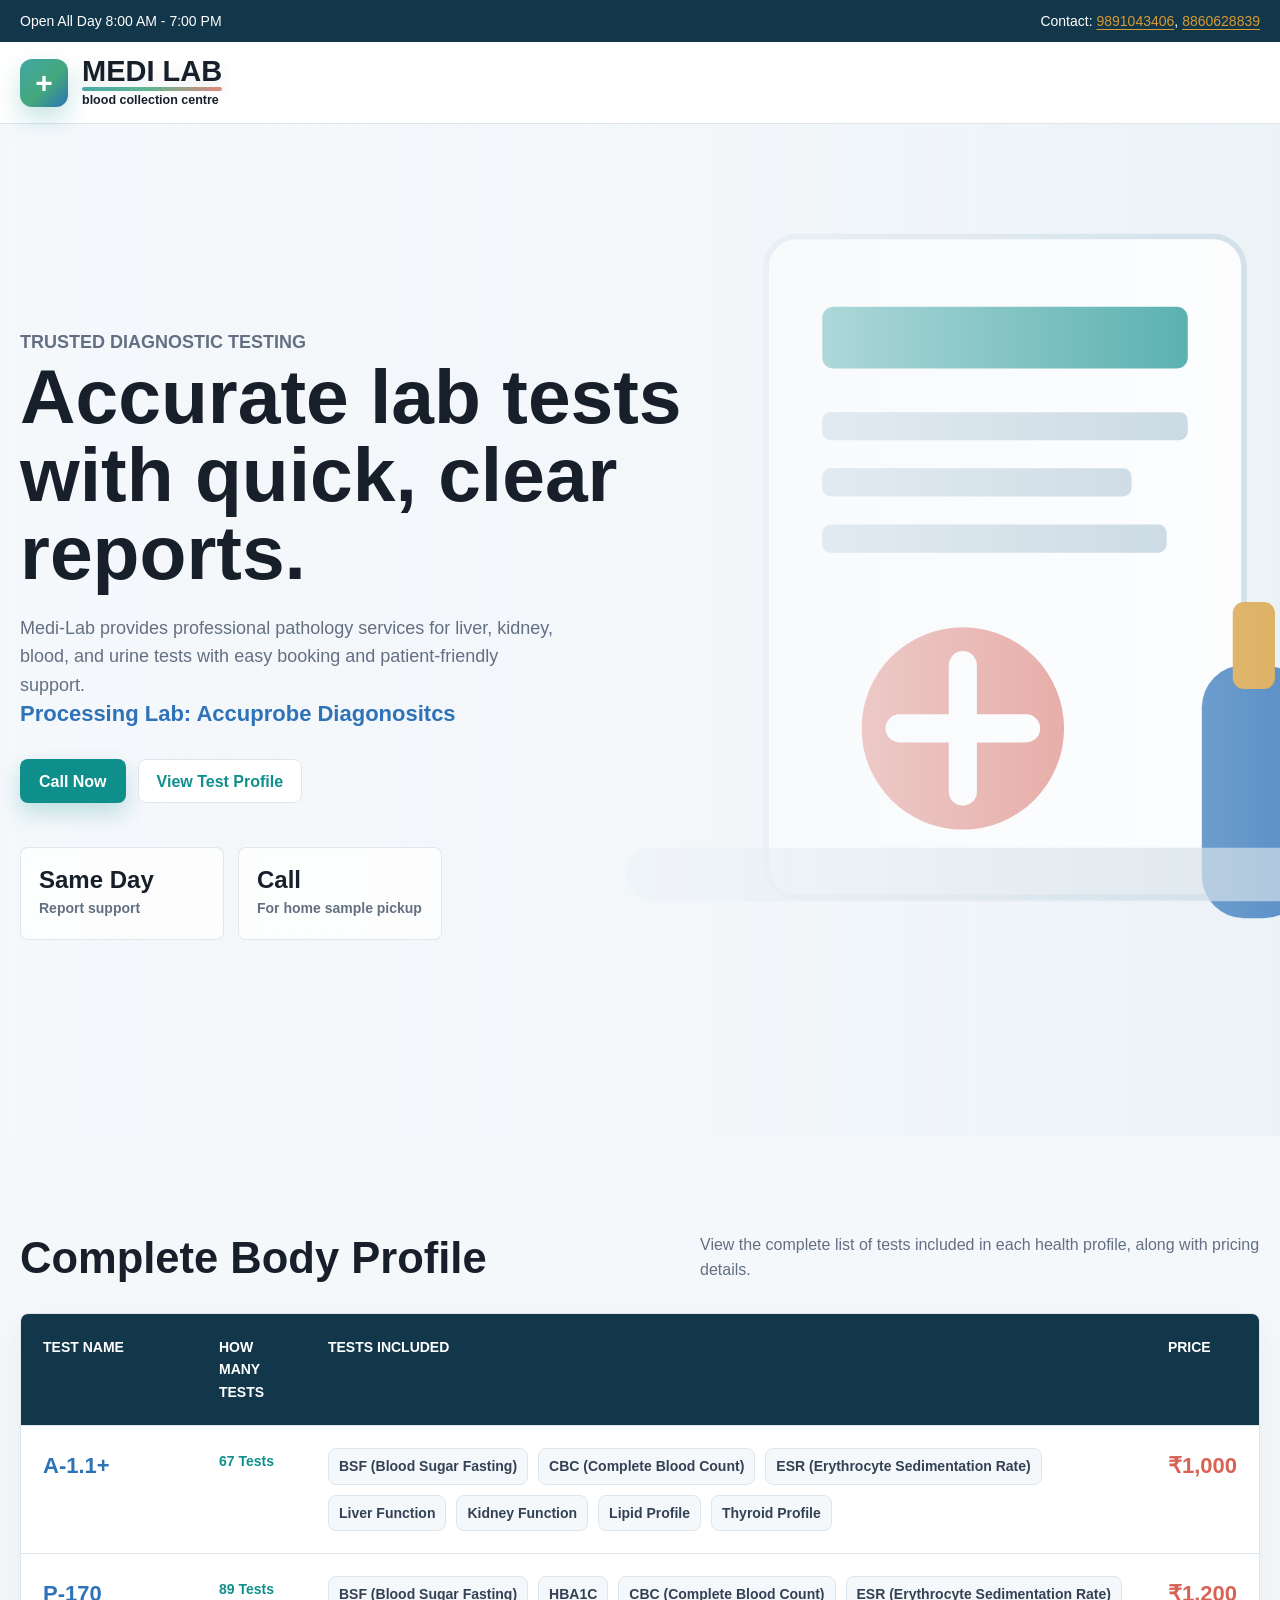
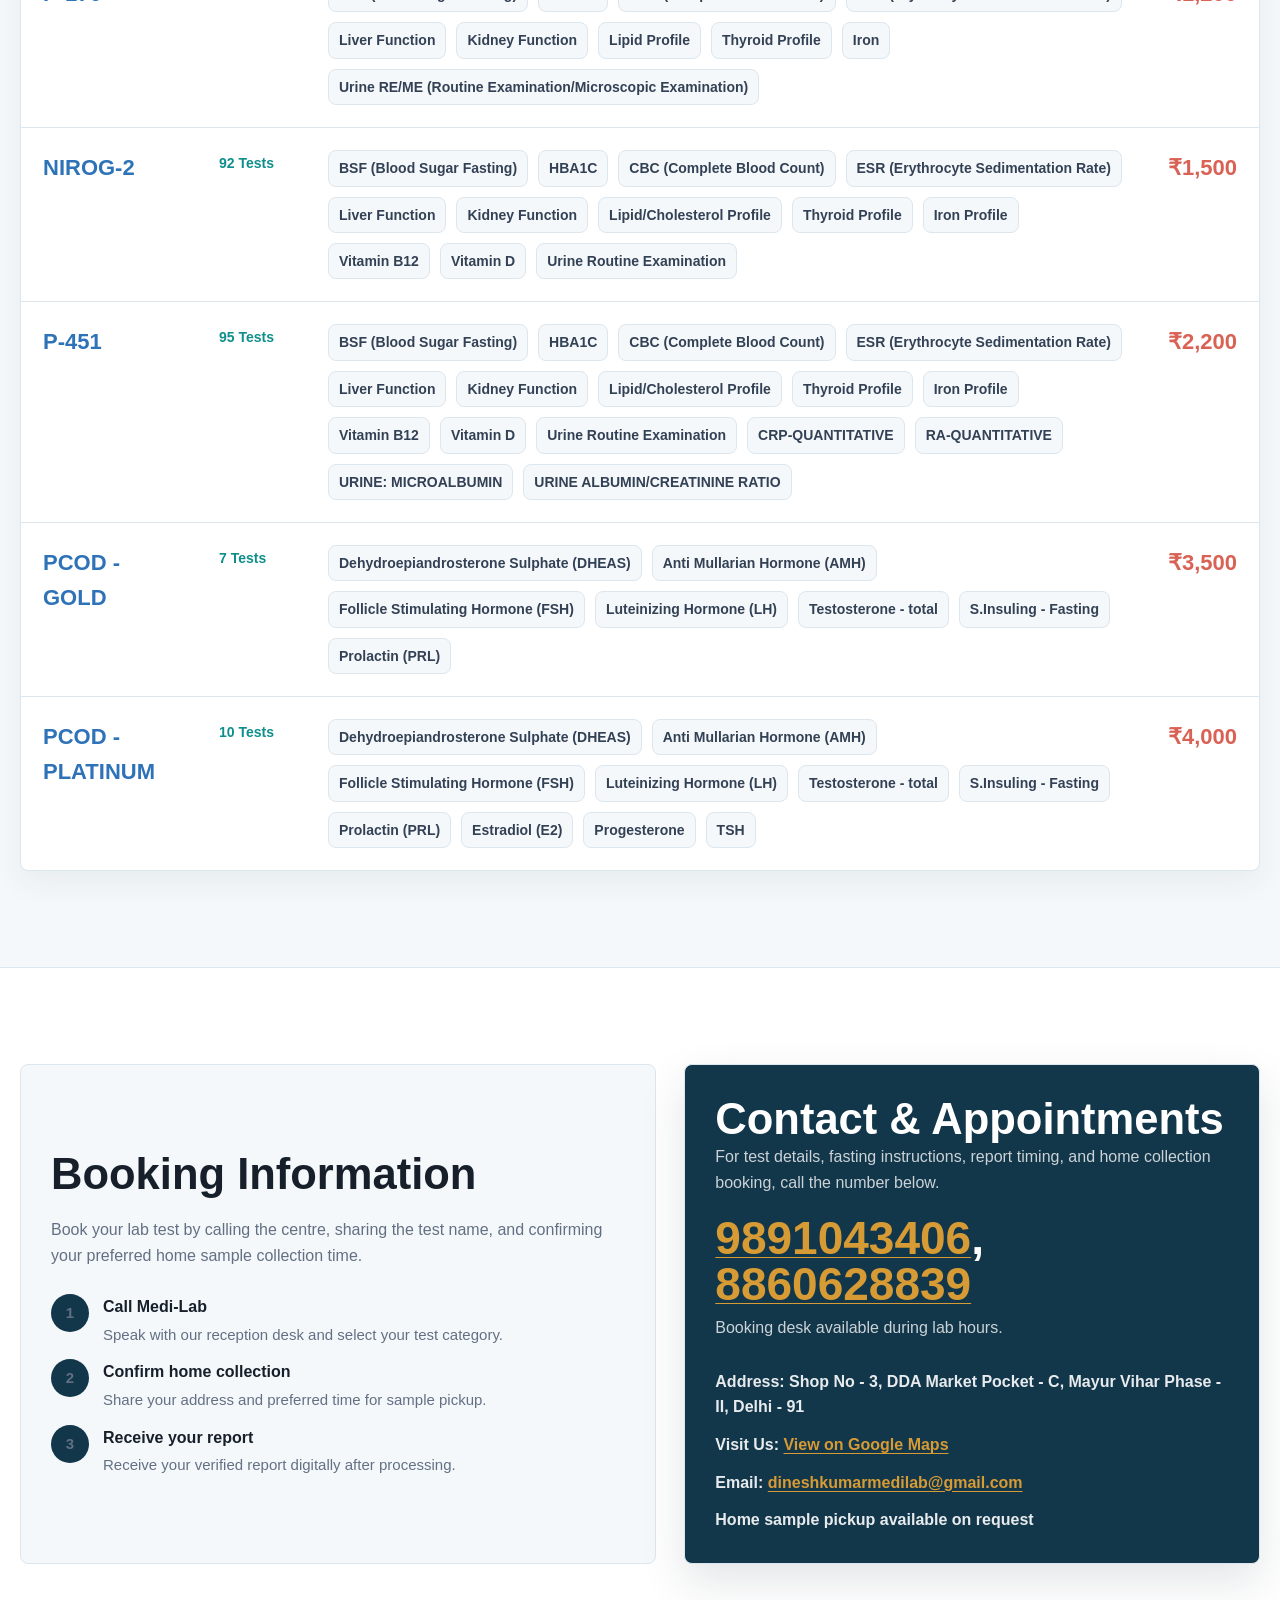
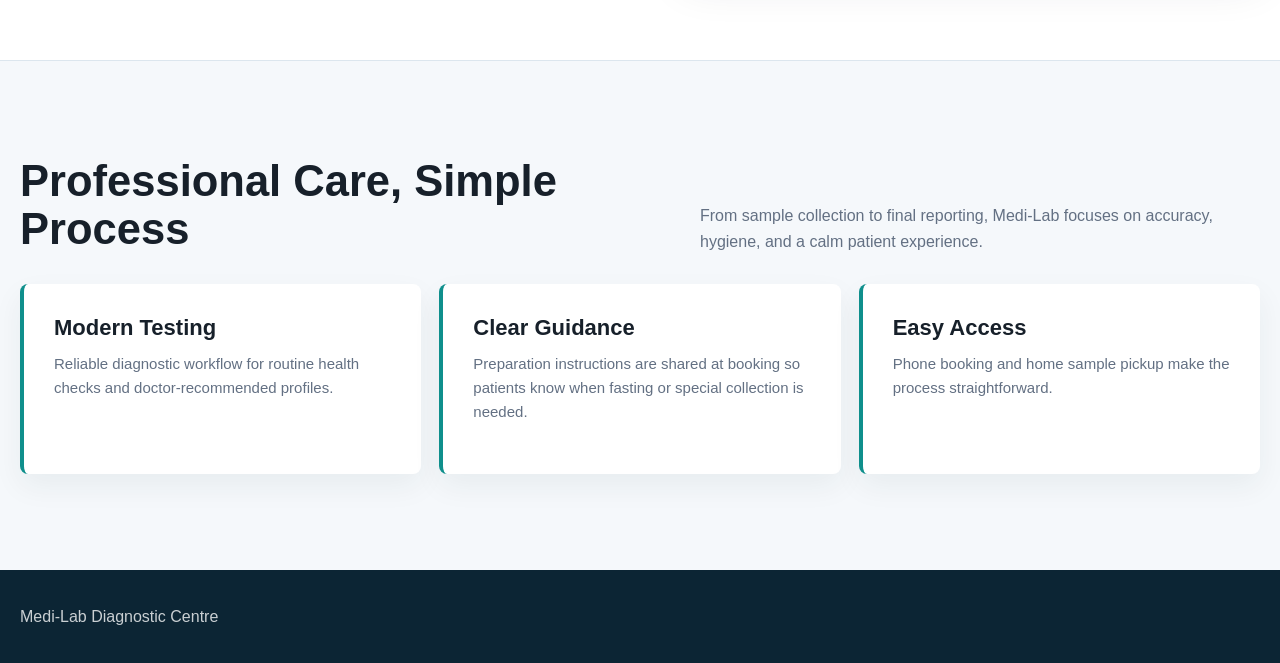
==== commit a7ee6f01: "removed phonenumber from bottom" ====
--- a/index.html
+++ b/index.html
@@ -275,8 +275,7 @@
 
   <footer>
     <div class="footer-inner">
-      <span data-site-name>Medi-Lab Diagnostic Centre</span>
-      <span>Call <span data-phone>9891043406, 8860628839</span> to book liver, kidney, blood, and urine tests.</span>
+      <span data-site-name>Medi-Lab Blood Collection Centre</span>
     </div>
   </footer>
 
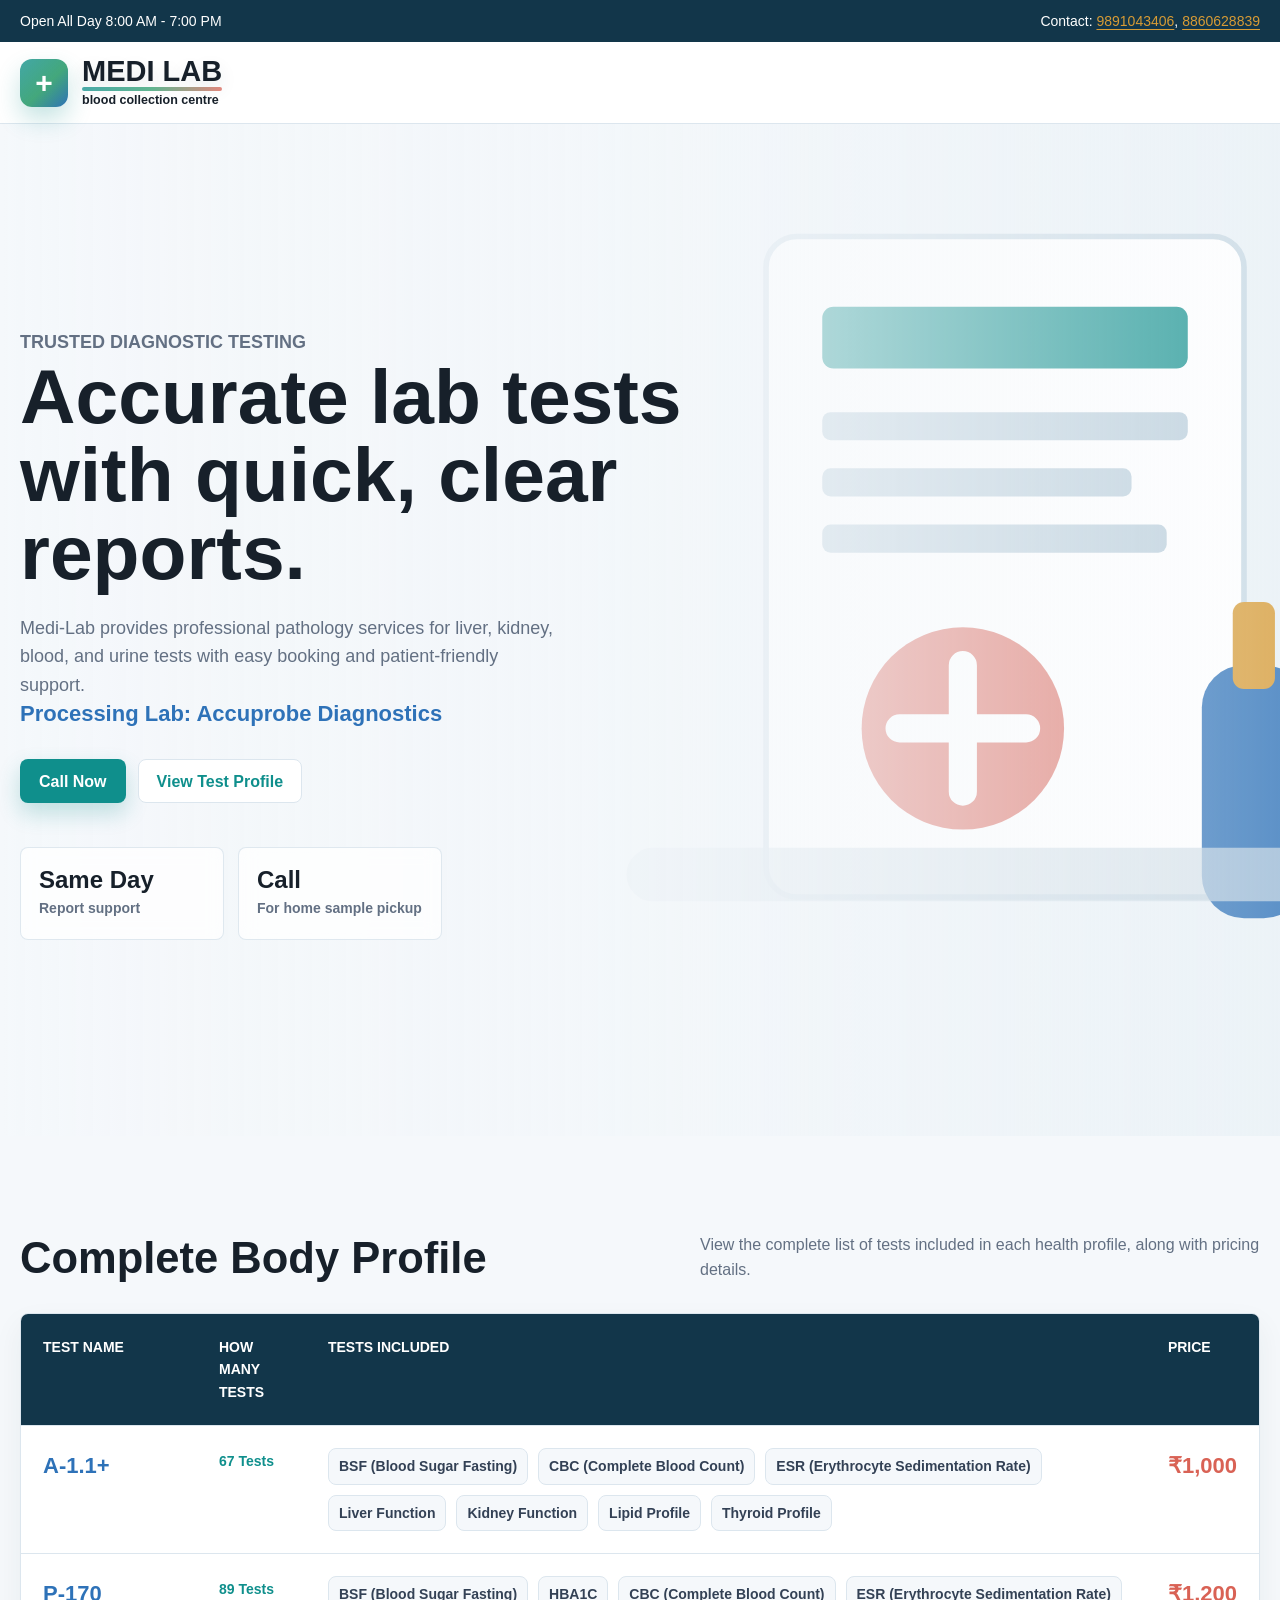
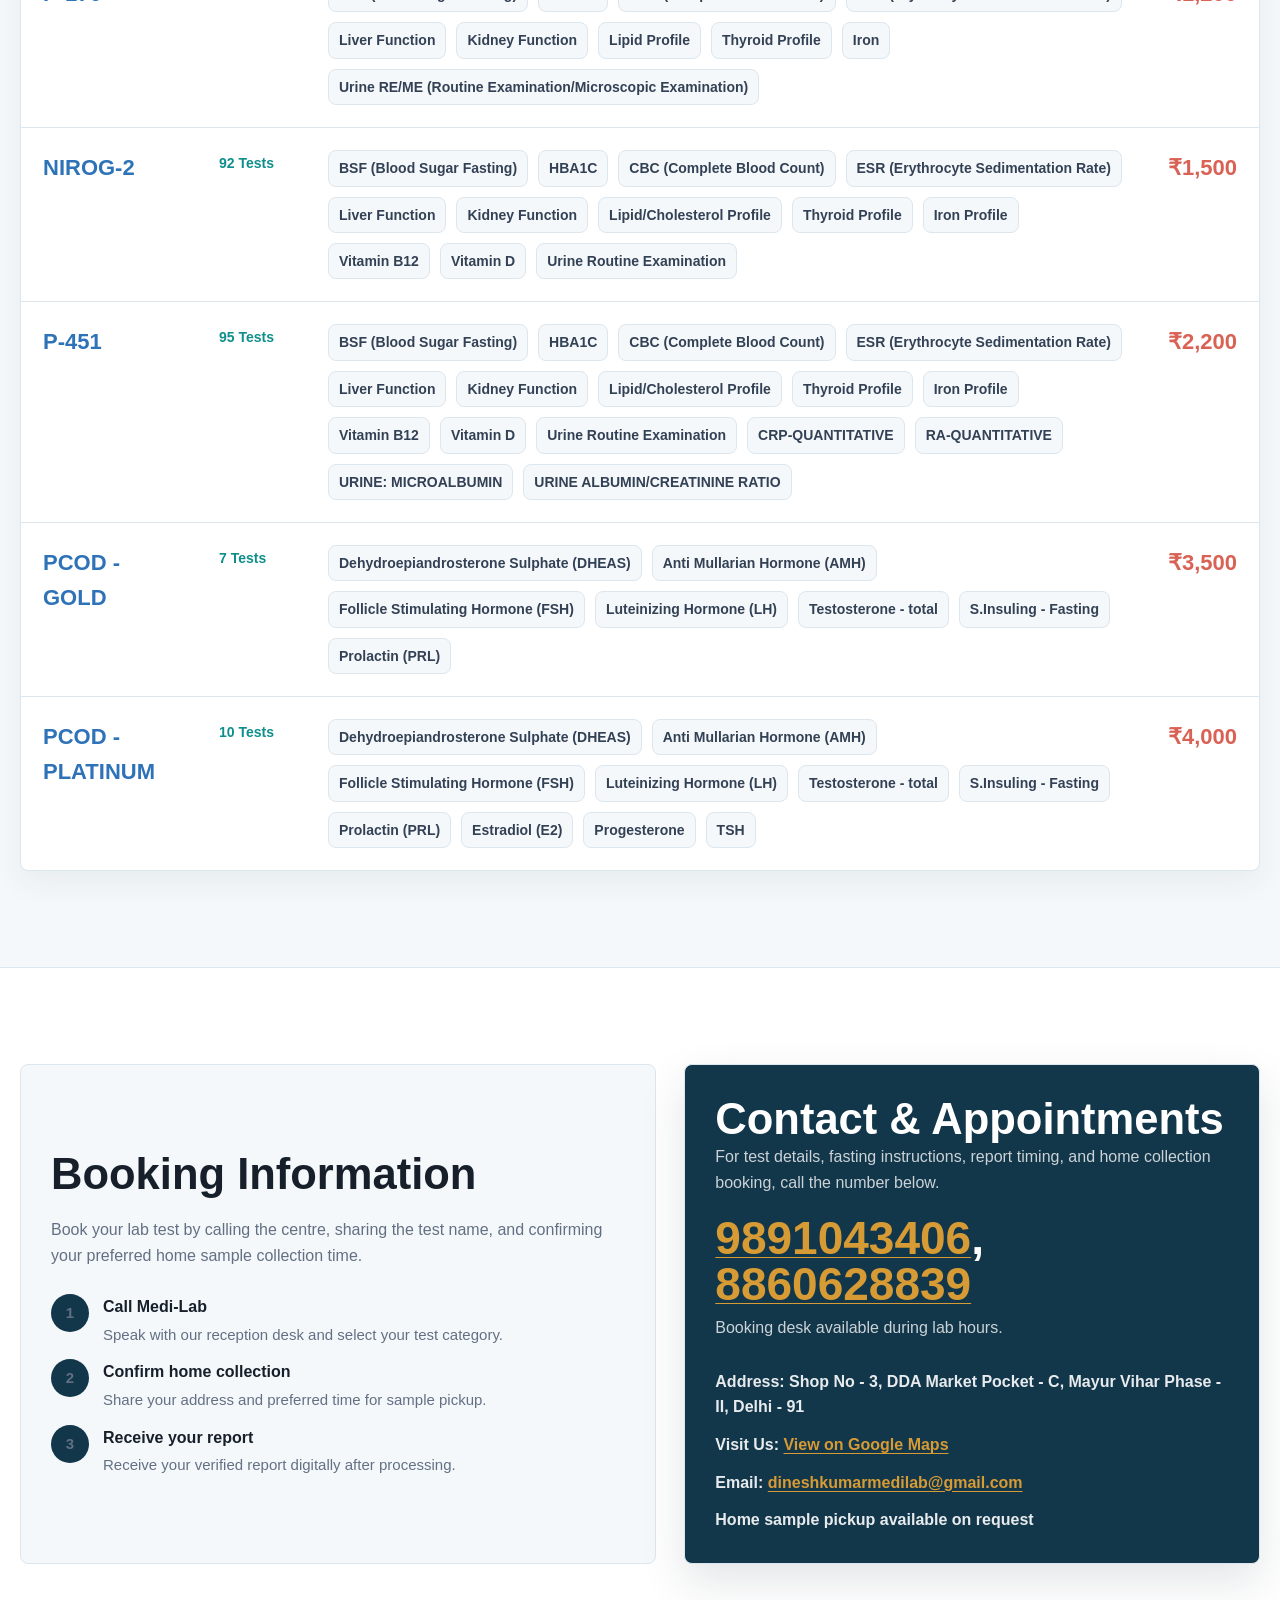
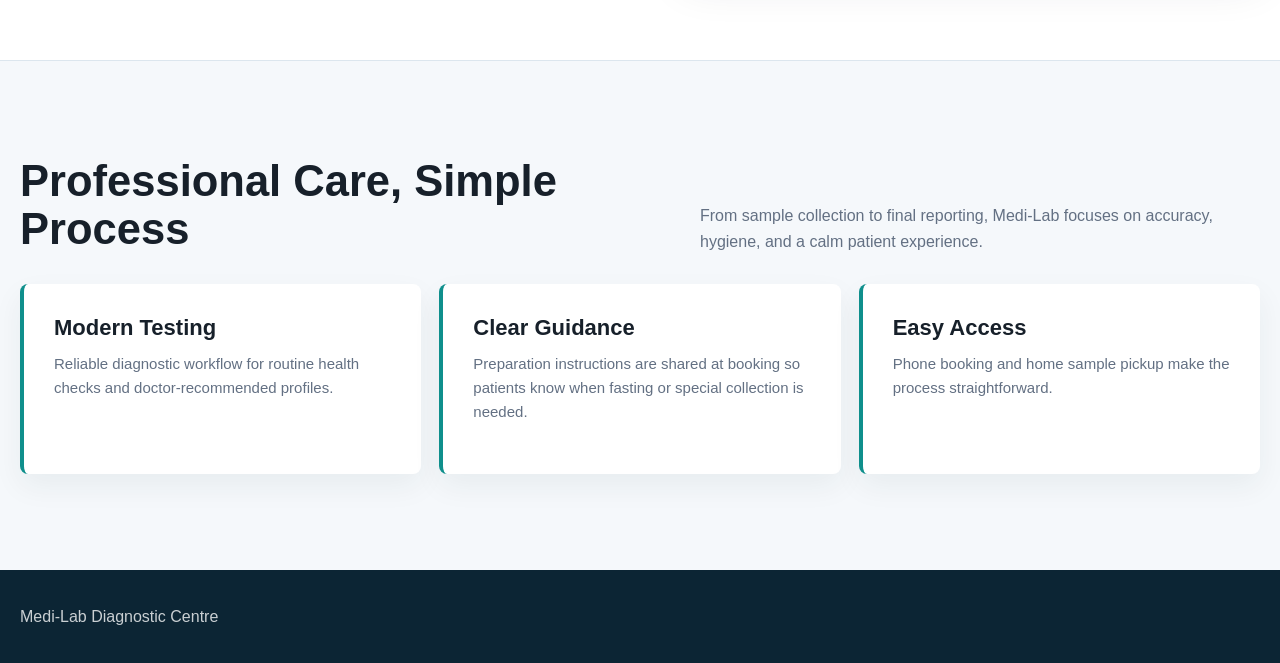
==== commit 4c3f0b36: "added robots.txt, sitemap and metadata" ====
--- a/index.html
+++ b/index.html
@@ -1,10 +1,54 @@
 <!DOCTYPE html>
-<html lang="en">
+<html lang="en-IN">
 
 <head>
   <meta charset="UTF-8">
   <meta name="viewport" content="width=device-width, initial-scale=1.0">
-  <title>Medi-Lab Diagnostic Centre</title>
+  <title>Blood Tests &amp; Home Sample Collection in Mayur Vihar | Medi-Lab</title>
+  <meta name="description"
+    content="Medi-Lab Blood Collection Centre in Mayur Vihar Phase II, Delhi offers blood tests, health packages, and free home sample collection within 20 km. Call or WhatsApp to book.">
+  <meta name="keywords"
+    content="blood test in Mayur Vihar, home blood collection Delhi, blood collection centre Vinod Nagar, blood test Noida Sector 44, Medi-Lab">
+  <meta name="robots" content="index, follow, max-image-preview:large">
+  <link rel="canonical" href="https://medilab.medilab-com.workers.dev/">
+  <meta property="og:type" content="website">
+  <meta property="og:locale" content="en_IN">
+  <meta property="og:site_name" content="Medi-Lab Blood Collection Centre">
+  <meta property="og:title" content="Blood Tests &amp; Home Sample Collection in Mayur Vihar | Medi-Lab">
+  <meta property="og:description"
+    content="Book blood tests and free home sample collection within 20 km of Mayur Vihar Phase II, Delhi.">
+  <meta property="og:url" content="https://medilab.medilab-com.workers.dev/">
+  <meta name="twitter:card" content="summary">
+  <meta name="twitter:title" content="Medi-Lab | Blood Tests in Mayur Vihar">
+  <meta name="twitter:description" content="Blood tests and free home sample collection in Delhi.">
+  <script type="application/ld+json">
+    {
+      "@context": "https://schema.org",
+      "@type": "MedicalBusiness",
+      "name": "Medi-Lab Blood Collection Centre",
+      "description": "Blood collection centre providing test booking and free home sample collection, with samples processed by Accuprobe Diagnostics.",
+      "url": "https://medilab.medilab-com.workers.dev/",
+      "telephone": ["+91-9891043406", "+91-8860628839"],
+      "email": "dineshkumarmedilab@gmail.com",
+      "address": {
+        "@type": "PostalAddress",
+        "streetAddress": "Shop No. 3, DDA Market, Pocket C, Mayur Vihar Phase II, near East Vinod Nagar Metro Station",
+        "addressLocality": "Delhi",
+        "addressRegion": "Delhi",
+        "addressCountry": "IN"
+      },
+      "geo": {
+        "@type": "GeoCoordinates",
+        "latitude": 28.618519,
+        "longitude": 77.306856
+      },
+      "hasMap": "https://www.google.com/maps/place/Medi+-Lab/@28.6185194,77.3020926,728m/data=!3m1!1e3!4m6!3m5!1s0x390ce4b84c6a8331:0xa50263712ff468e!8m2!3d28.618519!4d77.306856!16s%2Fg%2F11ddxqqlwl",
+      "openingHours": "Mo-Su 08:00-19:00",
+      "areaServed": ["Mayur Vihar", "East Vinod Nagar", "Delhi", "Noida Sector 44"],
+      "medicalSpecialty": "Pathology",
+      "sameAs": ["https://www.google.com/maps/place/Medi+-Lab/@28.6185194,77.3020926,728m/data=!3m1!1e3!4m6!3m5!1s0x390ce4b84c6a8331:0xa50263712ff468e!8m2!3d28.618519!4d77.306856!16s%2Fg%2F11ddxqqlwl"]
+    }
+  </script>
   <link rel="stylesheet" href="assets/styles.css">
 </head>
 
@@ -29,14 +73,14 @@
   </header>
 
   <main>
-    <section class="hero" aria-label="Medi-Lab diagnostic homepage">
+    <section class="hero" aria-label="Medi-Lab Blood Collection Centre">
       <div class="hero-inner">
         <div class="hero-copy">
           <p class="eyebrow">Trusted diagnostic testing</p>
           <h1>Accurate lab tests with quick, clear reports.</h1>
           <p>Medi-Lab provides professional pathology services for liver, kidney, blood, and urine tests with easy
             booking and patient-friendly support. <br>
-          <h3 style="color: var(--blue);">Processing Lab: Accuprobe Diagonositcs</h3>
+          <h3 style="color: var(--blue);">Processing Lab: Accuprobe Diagnostics</h3>
           </p>
           <div class="hero-actions">
             <a class="button" data-phone-link href="tel:+918860628839">Call Now</a>
@@ -235,8 +279,8 @@
               href="tel:+918860628839">8860628839</a></div>
           <p>Booking desk available during lab hours.</p>
           <ul class="contact-list">
-            <li>Address: <span data-address>Shop No - 3, DDA Market Pocket - C, Mayur Vihar Phase - II, Delhi -
-                91</span></li>
+            <li>Address: <span data-address>Shop No. 3, DDA Market, Pocket C, Mayur Vihar Phase II, near East Vinod
+                Nagar Metro Station, Delhi, India</span></li>
             <li>Visit Us: <a href="https://maps.app.goo.gl/Qz8t99A7CX7D4iwv5" target="_blank"
                 rel="noopener noreferrer">View on Google Maps</a></li>
             <li>Email: <a data-email-link href="mailto:dineshkumarmedilab@gmail.com"><span
@@ -282,4 +326,4 @@
   <script src="assets/site.js"></script>
 </body>
 
-</html>+</html>
